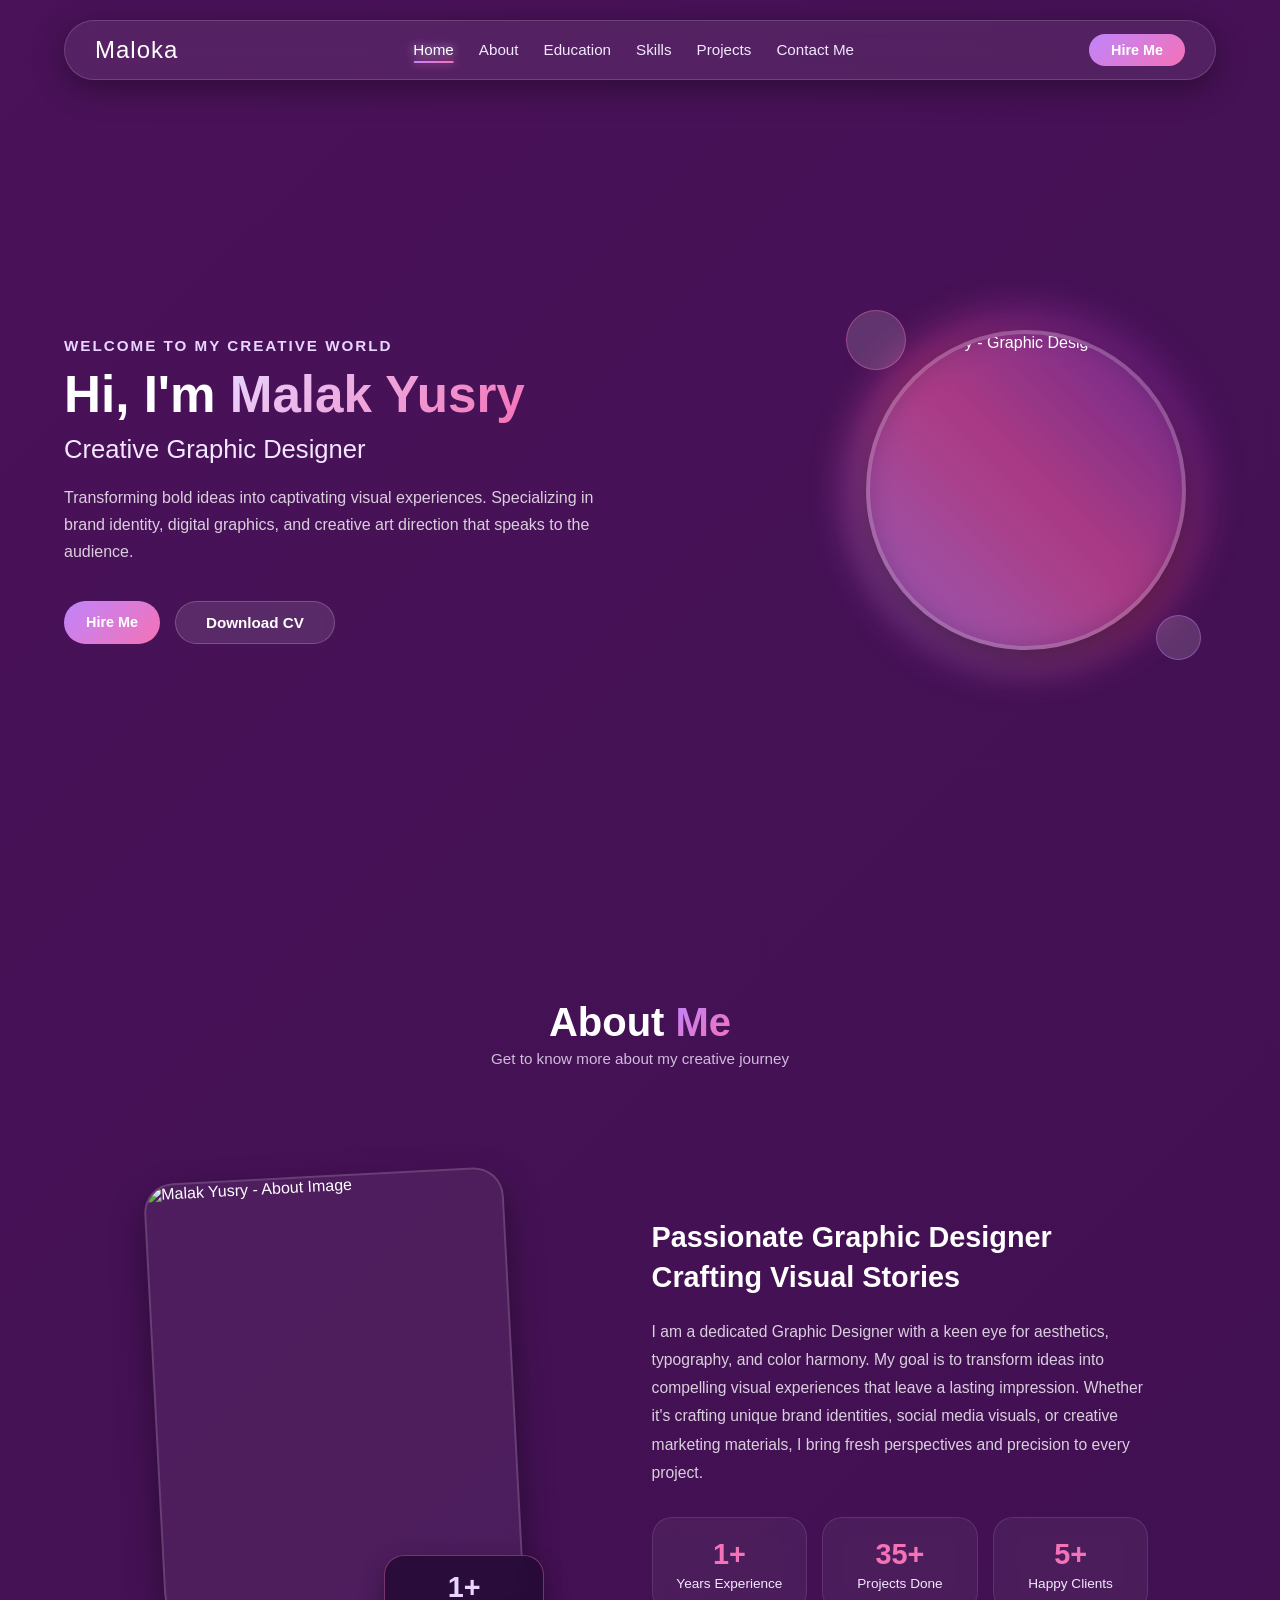
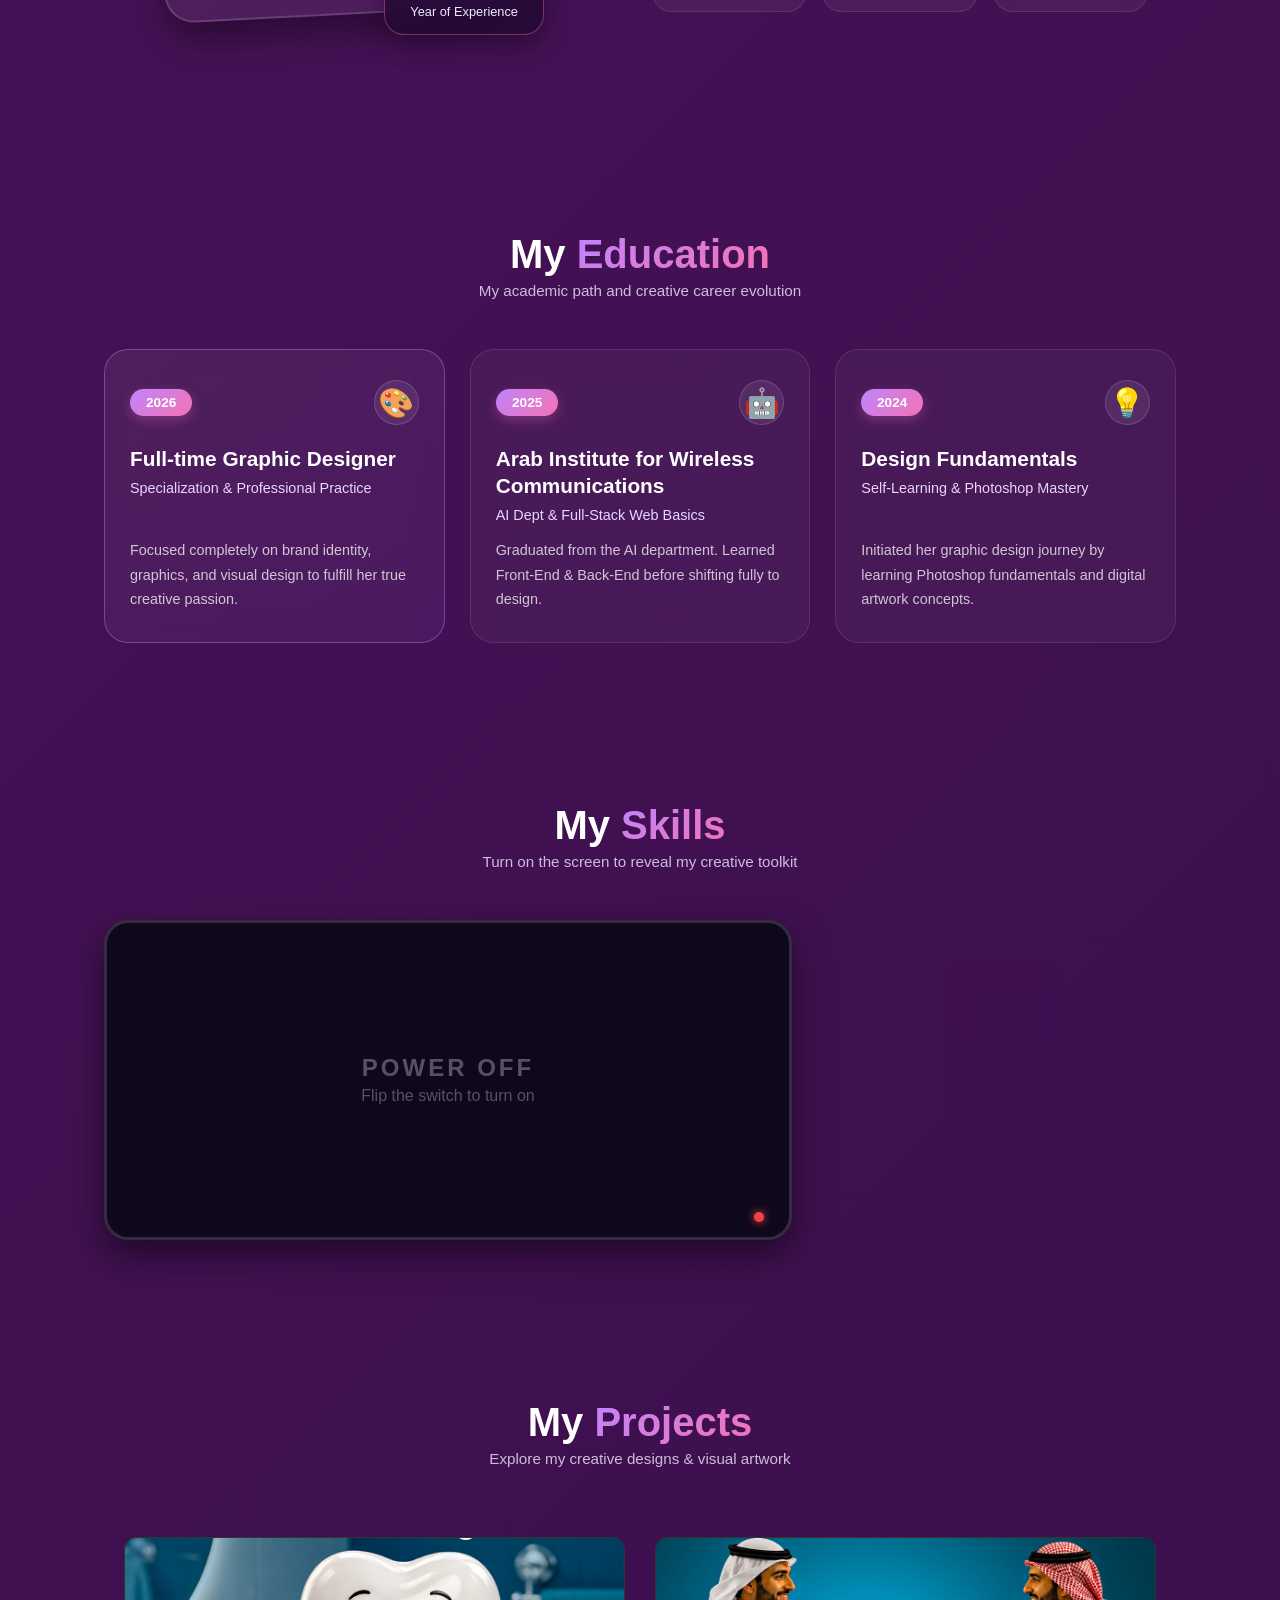
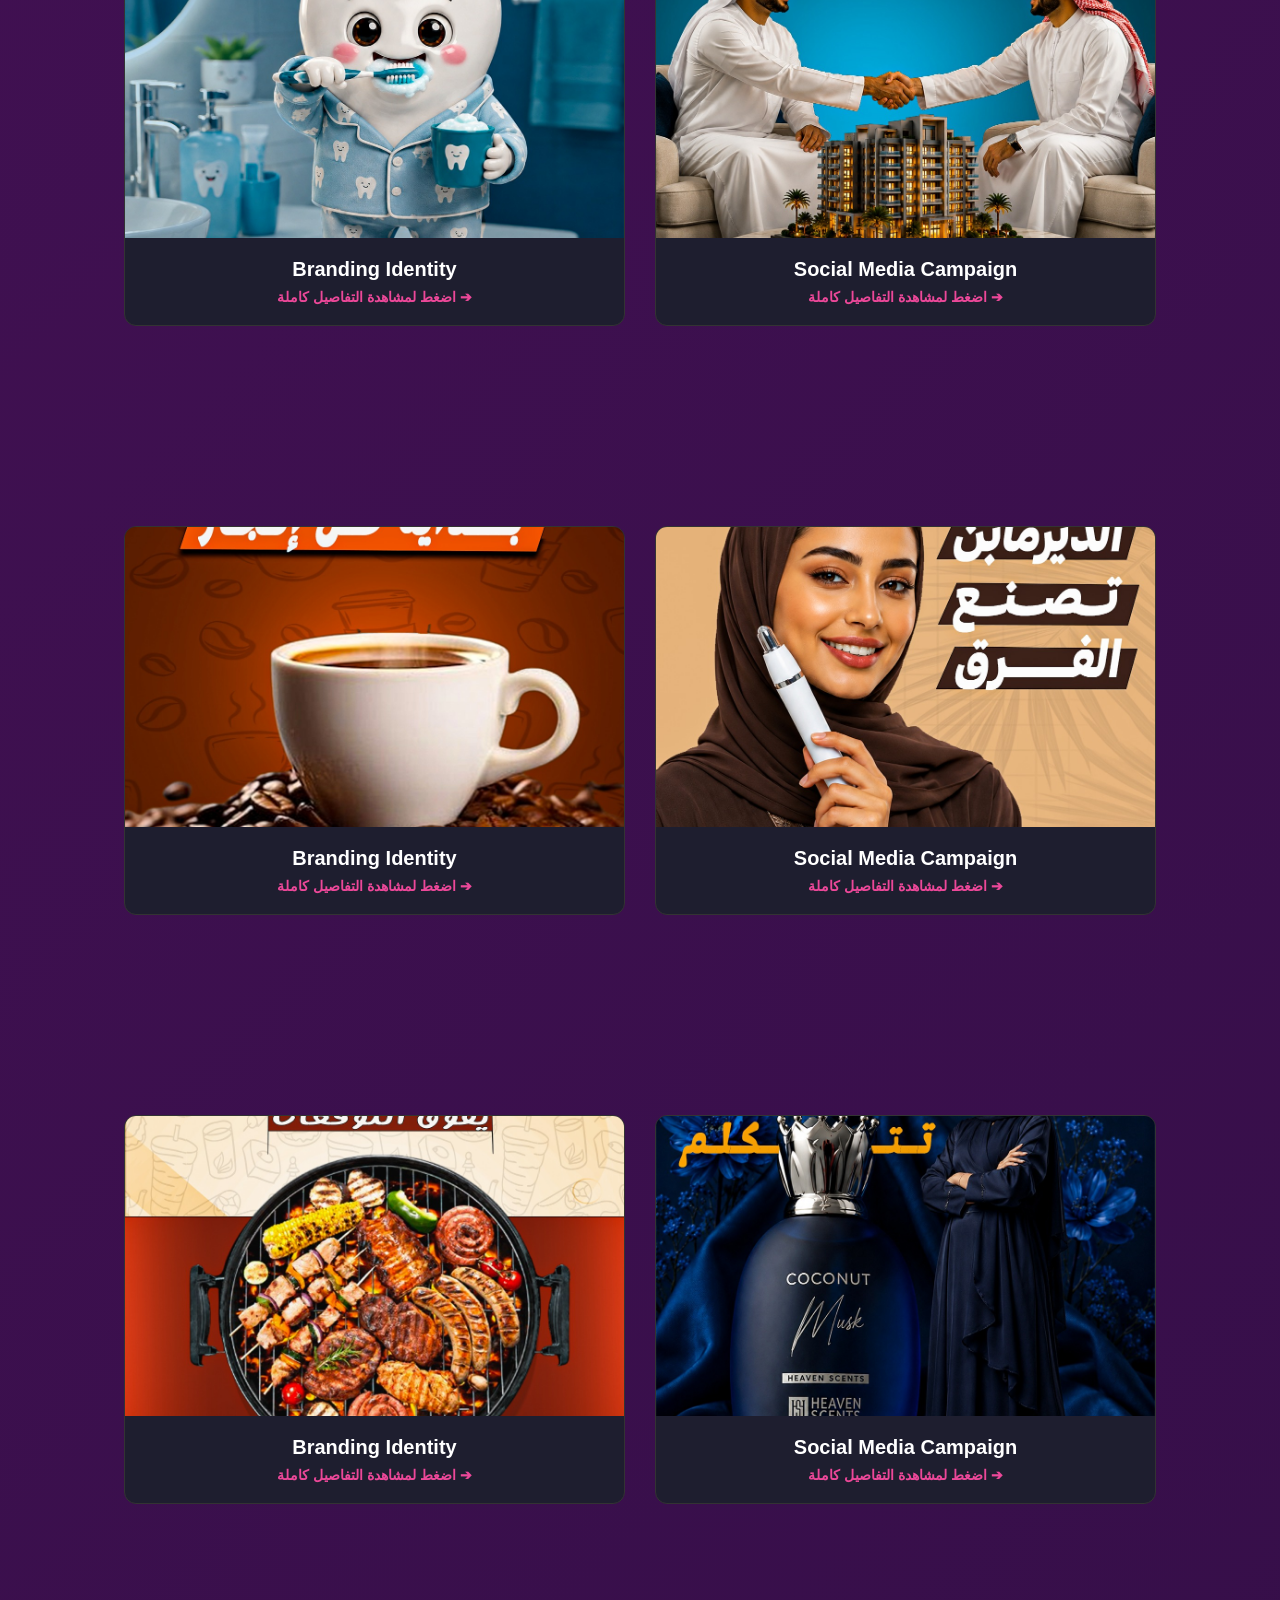
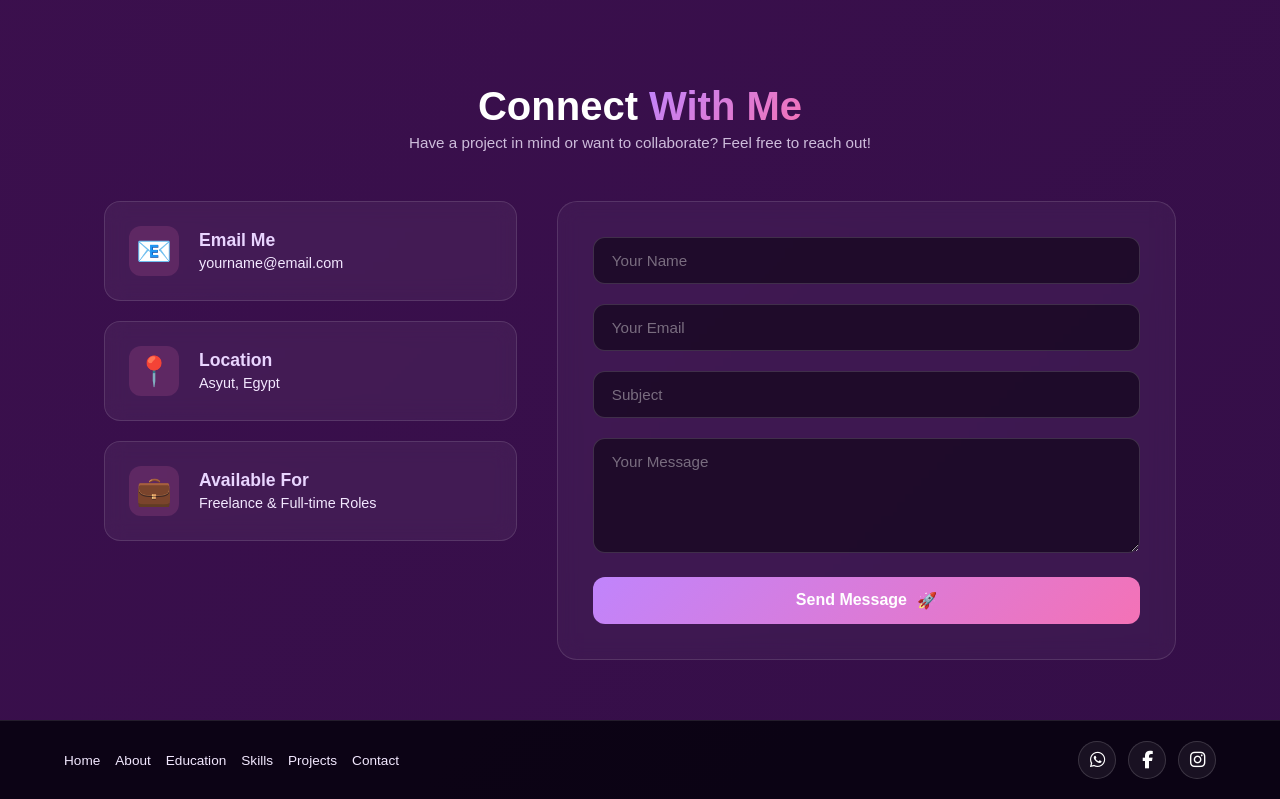
==== index.html @ 96a68e5f "Add files via upload" ====
<!DOCTYPE html>
<html lang="en">

<head>
    <meta charset="UTF-8">
    <meta name="viewport" content="width=device-width, initial-scale=1.0, maximum-scale=1.0, user-scalable=no">
    <title>My Protifolio</title>
    <link rel="stylesheet" href="style.css">
    <link rel="stylesheet" href="https://cdnjs.cloudflare.com/ajax/libs/font-awesome/6.5.1/css/all.min.css">
</head>

<body>
    <!-- Dynamic Animated Background Canvas/Wrapper -->
    <div class="animated-bg"></div>
    <!-- 1. **NEW**: Flowers Falling Container -->
    <div class="flowers-container" id="flowersContainer"></div>
    <!-- 2. Dynamic Animated Background (من الخطوة اللي فاتت) -->
    <div class="animated-bg"></div>

    <!-- Navbar Section -->
    <nav class="navbar">
        <div class="nav-logo">
            <a href="#hero">Maloka<span></span></a>
        </div>

        <ul class="nav-links" id="navLinks">
            <li><a href="#hero" class="active">Home</a></li>
            <li><a href="#about">About</a></li>
            <li><a href="#education">Education</a></li>
            <li><a href="#skills">Skills</a></li>
            <li><a href="#projects">Projects</a></li>
            <li><a href="#contact">Contact Me</a></li>
            <li class="mobile-hire-li">
                <a href="#contact" class="btn">Hire Me</a>
            </li>
        </ul>

        <!-- زرار Hire Me للشاشات الكبيرة -->
        <div class="nav-btn">
            <a href="#contact" class="hire-btn">Hire Me</a>
        </div>

        <!-- Toggle Button for Mobile -->
        <div class="hamburger" id="hamburger">
            <span></span>
            <span></span>
            <span></span>
        </div>
    </nav>

    <!-- Hero Section -->
    <section class="hero" id="hero">
        <div class="hero-container">
            <!-- Content Left -->
            <div class="hero-content">
                <span class="greeting">Welcome to my creative world</span>
                <h1 class="hero-name">Hi, I'm <span>Malak Yusry</span></h1>
                <h2 class="hero-title">Creative Graphic Designer</h2>
                <p class="hero-description">
                    Transforming bold ideas into captivating visual experiences. Specializing in brand identity, digital
                    graphics, and creative art direction that speaks to the audience.
                </p>
                <div class="hero-btns">
                    <a href="#contact" class="hire-btn"
                        style="justify-content: center; align-items: center; align-content: center;">Hire Me</a>
                    <a href="#" class="btn secondary-btn" download>Download CV</a>
                </div>
            </div>

            <!-- Graphic Image Frame Right -->
            <div class="hero-image-wrapper">
                <div class="glowing-ring"></div>
                <div class="floating-shape shape-1"></div>
                <div class="floating-shape shape-2"></div>
                <div class="hero-img-box">
                    <!-- استبدل profile.jpg باسم صورة اختك -->
                    <img src="https://iili.io/CgMokI1.jpg" alt="Malak Yusry - Graphic Designer">
                </div>

            </div>
        </div>
    </section>



    <!-- About Section -->
    <section class="about" id="about">
        <div class="section-title">
            <h2>About <span>Me</span></h2>
            <p>Get to know more about my creative journey</p>
        </div>

        <div class="about-container">
            <!-- About Image Frame Left -->
            <div class="about-img-box">
                <div class="about-img-card">
                    <!-- استبدل about.jpg باسم الصورة الثانية -->
                    <img src="https://iili.io/CgMhWD7.jpg" alt="Malak Yusry - About Image">
                </div>
                <div class="about-experience-badge">
                    <span>1+</span>
                    <p>Year of Experience</p>
                </div>
            </div>

            <!-- About Content Right -->
            <div class="about-content">
                <!-- مثال: إضافة الكلاس للـ Sections أو الكروت -->
                <section class="about reveal" id="about">
                    <h3>Passionate Graphic Designer Crafting Visual Stories</h3>
                    <p class="about-text">
                        I am a dedicated Graphic Designer with a keen eye for aesthetics, typography, and color harmony.
                        My goal is to transform ideas into compelling visual experiences that leave a lasting
                        impression. Whether it's crafting unique brand identities, social media visuals, or creative
                        marketing materials, I bring fresh perspectives and precision to every project.
                    </p>

                    <!-- Stats Counter Grid -->
                    <div class="about-stats">
                        <div class="stat-card">
                            <h4>1+</h4>
                            <p>Years Experience</p>
                        </div>
                        <div class="stat-card">
                            <h4>35+</h4>
                            <p>Projects Done</p>
                        </div>
                        <div class="stat-card">
                            <h4>5+</h4>
                            <p>Happy Clients</p>
                        </div>
                    </div>
            </div>
        </div>
    </section>


    <!-- Education Section (Cards Version) -->
    <section class="education reveal" id="education">
        <div class="section-title">
            <h2>My <span>Education</span></h2>
            <p>My academic path and creative career evolution</p>
        </div>

        <div class="education-grid">
            <!-- Card 1: 2026 -->
            <div class="edu-card highlighted">
                <div class="edu-card-header">
                    <span class="edu-badge">2026</span>
                    <div class="edu-icon">🎨</div>
                </div>
                <h3>Full-time Graphic Designer</h3>
                <h4>Specialization & Professional Practice</h4>
                <p>Focused completely on brand identity, graphics, and visual design to fulfill her true creative
                    passion.</p>
            </div>

            <!-- Card 2: 2025 -->
            <div class="edu-card">
                <div class="edu-card-header">
                    <span class="edu-badge">2025</span>
                    <div class="edu-icon">🤖</div>
                </div>
                <h3>Arab Institute for Wireless Communications</h3>
                <h4>AI Dept & Full-Stack Web Basics</h4>
                <p>Graduated from the AI department. Learned Front-End & Back-End before shifting fully to design.</p>
            </div>

            <!-- Card 3: 2024 -->
            <div class="edu-card">
                <div class="edu-card-header">
                    <span class="edu-badge">2024</span>
                    <div class="edu-icon">💡</div>
                </div>
                <h3>Design Fundamentals</h3>
                <h4>Self-Learning & Photoshop Mastery</h4>
                <p>Initiated her graphic design journey by learning Photoshop fundamentals and digital artwork concepts.
                </p>
            </div>
        </div>
    </section>




    <!-- Skills Section (Interactive TV & Switch) -->
    <section class="skills reveal" id="skills">
        <div class="section-title">
            <h2>My <span>Skills</span></h2>
            <p>Turn on the screen to reveal my creative toolkit</p>
        </div>

        <div class="tv-skills-container">
            <!-- TV Screen Left -->
            <div class="tv-wrapper">
                <div class="tv-frame" id="tvScreen">
                    <div class="tv-screen-content">
                        <div class="screen-off-msg">
                            <span>POWER OFF</span>
                            <p>Flip the switch to turn on</p>
                        </div>
                        <div class="skills-grid">
                            <div class="skill-tag"><span>Ps</span> Photoshop</div>
                            <div class="skill-tag"><span>Ai</span> Illustrator</div>
                            <div class="skill-tag"><span>Id</span> InDesign</div>
                            <div class="skill-tag"><span>Fi</span> Figma</div>
                            <div class="skill-tag">🎨 Branding</div>
                            <div class="skill-tag">✒️ Typography</div>
                            <div class="skill-tag">🖼️ Social Media</div>
                            <div class="skill-tag">📐 Layout Design</div>
                        </div>
                    </div>
                    <div class="tv-led" id="tvLed"></div>
                </div>
            </div>

            <!-- Power Switch Right -->
            <div class="switch-wrapper">
                <div class="switch-box">
                    <span class="switch-label">POWER</span>
                    <label class="power-switch">
                        <input type="checkbox" id="skillSwitch">
                        <span class="switch-slider"></span>
                    </label>
                    <span class="switch-status" id="switchStatus">OFF</span>
                </div>
            </div>
        </div>
    </section>









<!-- سكشن المشاريع في الصفحة الرئيسية -->
<section class="projects reveal" id="projects">

<div class="section-title">
        <h2>My <span>Projects</span></h2>
        <p>Explore my creative designs & visual artwork</p>
    </div>



  <!-- شبكة عرض المشاريع (Grid) -->
    <div class="projects-grid">

        <!-- كارت المشروع الأول -->
        <a href="project-details-1.html" class="project-group-link">
            <div class="project-bundle-card">
                <div class="project-img-single">
                    <!-- صورة غلاف المشروع الأول (مثلاً الصورة رقم 1) -->
                    <img src="ph/67.jpeg" alt="Branding Identity Cover">
                </div>
                <div class="project-bundle-info">
                    <h3>Branding Identity</h3>
                    <p>اضغط لمشاهدة التفاصيل كاملة ➔</p>
                </div>
            </div>
        </a>
        <!-- كارت المشروع الثاني -->
        <a href="project-details-2.html" class="project-group-link">
            <div class="project-bundle-card">
                <div class="project-img-single">
                    <!-- صورة غلاف المشروع الثاني (مثلاً الصورة رقم 31) -->
                    <img src="ph/81.jpeg" alt="Social Media Campaign Cover" >
                </div>
                <div class="project-bundle-info">
                    <h3>Social Media Campaign</h3>
                    <p>اضغط لمشاهدة التفاصيل كاملة ➔</p>
                </div>
            </div>
        </a>

    </div>
</section>











<!-- سكشن المشاريع في الصفحة الرئيسية -->
<section class="projects reveal" id="projects">
  <!-- شبكة عرض المشاريع (Grid) -->
    <div class="projects-grid">

        <!-- كارت المشروع الأول -->
        <a href="project-details-3.html" class="project-group-link">
            <div class="project-bundle-card">
                <div class="project-img-single">
                    <!-- صورة غلاف المشروع الأول (مثلاً الصورة رقم 1) -->
                    <img src="ph/41.jpeg" alt="Branding Identity Cover">
                </div>
                <div class="project-bundle-info">
                    <h3>Branding Identity</h3>
                    <p>اضغط لمشاهدة التفاصيل كاملة ➔</p>
                </div>
            </div>
        </a>
        <!-- كارت المشروع الثاني -->
        <a href="project-details-4.html" class="project-group-link">
            <div class="project-bundle-card">
                <div class="project-img-single">
                    <!-- صورة غلاف المشروع الثاني (مثلاً الصورة رقم 31) -->
                    <img src="ph/53.jpeg" alt="Social Media Campaign Cover" >
                </div>
                <div class="project-bundle-info">
                    <h3>Social Media Campaign</h3>
                    <p>اضغط لمشاهدة التفاصيل كاملة ➔</p>
                </div>
            </div>
        </a>

    </div>
</section>








<!-- سكشن المشاريع في الصفحة الرئيسية -->
<section class="projects reveal" id="projects">
    
    <!-- شبكة عرض المشاريع (Grid) -->
    <div class="projects-grid">

        <!-- كارت المشروع الأول -->
        <a href="project-details-5.html" class="project-group-link">
            <div class="project-bundle-card">
                <div class="project-img-single">
                    <!-- صورة غلاف المشروع الأول (مثلاً الصورة رقم 1) -->
                    <img src="ph/1.jpeg" alt="Branding Identity Cover">
                </div>
                <div class="project-bundle-info">
                    <h3>Branding Identity</h3>
                    <p>اضغط لمشاهدة التفاصيل كاملة ➔</p>
                </div>
            </div>
        </a>

        <!-- كارت المشروع الثاني -->
        <a href="project-details-6.html" class="project-group-link">
            <div class="project-bundle-card">
                <div class="project-img-single">
                    <!-- صورة غلاف المشروع الثاني (مثلاً الصورة رقم 31) -->
                    <img src="ph/31.jpeg" alt="Social Media Campaign Cover">
                </div>
                <div class="project-bundle-info">
                    <h3>Social Media Campaign</h3>
                    <p>اضغط لمشاهدة التفاصيل كاملة ➔</p>
                </div>
            </div>
        </a>

    </div>
</section>










    <!-- Connect Me Section -->
    <section class="contact reveal" id="contact">
        <div class="section-title">
            <h2>Connect <span>With Me</span></h2>
            <p>Have a project in mind or want to collaborate? Feel free to reach out!</p>
        </div>

        <div class="contact-container">
            <!-- Contact Info Cards -->
            <div class="contact-info">
                <div class="info-card">
                    <div class="info-icon">📧</div>
                    <div class="info-details">
                        <h4>Email Me</h4>
                        <p>yourname@email.com</p>
                    </div>
                </div>

                <div class="info-card">
                    <div class="info-icon">📍</div>
                    <div class="info-details">
                        <h4>Location</h4>
                        <p>Asyut, Egypt</p>
                    </div>
                </div>

                <div class="info-card">
                    <div class="info-icon">💼</div>
                    <div class="info-details">
                        <h4>Available For</h4>
                        <p>Freelance & Full-time Roles</p>
                    </div>
                </div>
            </div>

            <!-- Contact Form -->
            <form class="contact-form" id="contactForm">
                <div class="input-group">
                    <input type="text" id="name" placeholder="Your Name" required>
                </div>
                <div class="input-group">
                    <input type="email" id="email" placeholder="Your Email" required>
                </div>
                <div class="input-group">
                    <input type="text" id="subject" placeholder="Subject" required>
                </div>
                <div class="input-group">
                    <textarea id="message" rows="5" placeholder="Your Message" required></textarea>
                </div>
                <button type="submit" class="submit-btn">
                    <span>Send Message</span>
                    <span class="btn-icon">🚀</span>
                </button>
            </form>
        </div>
    </section>

    <!-- Short Minimal Footer -->
    <footer class="compact-footer">
        <div class="footer-content">
            <!-- 1. Left Side: Navbar 6 Links -->
            <ul class="footer-nav">
                <li><a href="#home">Home</a></li>
                <li><a href="#about">About</a></li>
                <li><a href="#education">Education</a></li>
                <li><a href="#skills">Skills</a></li>
                <li><a href="#projects">Projects</a></li>
                <li><a href="#contact">Contact</a></li>
            </ul>
            <!-- Middle: Social Icons with Links -->
            <div class="footer-socials">
                <!-- WhatsApp Icon -->
                <a href="https://wa.me/201064953709" target="_blank" aria-label="WhatsApp" class="social-icon">
                    <i class="fa-brands fa-whatsapp"></i>
                </a>

                <!-- Facebook Icon -->
                <a href="https://www.facebook.com/share/1BjSrS27e5/" target="_blank" aria-label="Facebook"
                    class="social-icon">
                    <i class="fa-brands fa-facebook-f"></i>
                </a>

                <!-- Instagram Icon -->
                <a href="https://www.instagram.com/mal_oka206?igsh=M2Y5dnM4Zmd2djgy" target="_blank"
                    aria-label="Instagram" class="social-icon">
                    <i class="fa-brands fa-instagram"></i>
                </a>
            </div>
        </div>
    </footer>


    <script src="main.js"></script>
</body>

</html>
---- style.css ----
/* 1. Global Reset & Darker Soft Purple Palette */
:root {
    /* درجات موف غامقة فخمة وهادية مش بتشوشر */
    --bg-gradient-1: #0a0412; /* أسود بموف غامق جداً */
    --bg-gradient-2: #160826; /* موف داكن عميق */
    --bg-gradient-3: #2d0d42; /* موف متوسط متوازن */
    --bg-gradient-4: #4a1259; /* أقصى درجة تفتيح (هادية ومريحة للعين) */

    --text-primary: #ffffff;
    --text-secondary: #f3e8ff;
    --accent-color: #e9d5ff;
}

* {
    margin: 0;
    padding: 0;
    box-sizing: border-box;
    font-family: 'Poppins', 'Segoe UI', Tahoma, Geneva, Verdana, sans-serif;
}

body {
    width: 100%;
    min-height: 100vh;
    color: var(--text-primary);
    overflow-x: hidden;
    position: relative;
    background: linear-gradient(-45deg, var(--bg-gradient-1), var(--bg-gradient-2), var(--bg-gradient-3), var(--bg-gradient-4));
    background-size: 400% 400%;
    animation: gradientAnimation 14s ease infinite;
}

@keyframes gradientAnimation {
    0% { background-position: 0% 50%; }
    50% { background-position: 100% 50%; }
    100% { background-position: 0% 50%; }
}
/* =========================================
   2. **NEW**: Realistic Petals Animation CSS 
   ========================================= */

.flowers-container {
    position: fixed;
    top: 0;
    left: 0;
    width: 100%;
    height: 100vh;
    overflow: hidden;
    z-index: 1; /* بين الخلفية والمحتوى */
    pointer-events: none;
}

.petal {
    position: absolute;
    top: -10%; /* تبدأ من فوق الشاشة */
    pointer-events: none;
    animation: fallAndSway linear infinite;
    opacity: 0; /* هتبدأ مخفية وتظهر بالـ animation */
    /* تأثير ظل ناعم عشان المجسم */
    filter: drop-shadow(0px 4px 6px rgba(0,0,0,0.2));
}

/* حركة الهبوط والدوران والتمايل العشوائي */
@keyframes fallAndSway {
    0% {
        opacity: 0;
        transform: translateY(0vh) rotate(0deg) translateX(0px);
    }
    10% {
        opacity: 1; /* تظهر بسرعة */
    }
    90% {
        opacity: 1; /* تفضل ظاهرة */
    }
    100% {
        opacity: 0; /* تختفي وهي نازلة */
        /* دوران عشوائي وتمايل أفقي */
        transform: translateY(110vh) rotate(360deg) translateX(50px);
    }
}


/* =========================================
   3. Glassmorphism Navbar Styling
   ========================================= */
.navbar {
    position: fixed;
    top: 20px;
    left: 50%;
    transform: translateX(-50%);
    width: 90%;
    max-width: 1200px;
    padding: 15px 30px;
    display: flex;
    justify-content: space-between;
    align-items: center;
    background: rgba(255, 255, 255, 0.07);
    backdrop-filter: blur(12px);
    -webkit-backdrop-filter: blur(12px);
    border: 1px solid rgba(255, 255, 255, 0.15);
    border-radius: 50px;
    z-index: 1000;
    box-shadow: 0 8px 32px 0 rgba(0, 0, 0, 0.37);
}

.nav-logo a {
    font-size: 1.5rem;
    font-weight: 100;
    height: 100px;
    border-radius: 50%;
    color: var(--text-primary);
    text-decoration: none;
    letter-spacing: 1px;
}

.nav-logo a span {
    color: var(--accent-color);
}

.nav-links {
    display: flex;
    list-style: none;
    gap: 25px;
}

.nav-links a {
    color: var(--text-secondary);
    text-decoration: none;
    font-size: 0.95rem;
    font-weight: 500;
    transition: all 0.3s ease;
}

.nav-links a:hover,
.nav-links a.active {
    color: #ffffff;
    text-shadow: 0 0 10px rgba(233, 213, 255, 0.8);
}

.hire-btn {
    padding: 8px 22px;
    background: linear-gradient(135deg, #c084fc, #f472b6);
    color: #fff;
    text-decoration: none;
    border-radius: 25px;
    font-size: 0.9rem;
    font-weight: 600;
    transition: transform 0.3s ease, box-shadow 0.3s ease;
}

.hire-btn:hover {
    transform: translateY(-2px);
    box-shadow: 0 5px 15px rgba(244, 114, 182, 0.4);
}
/* Responsive Styling for Navbar */
.hamburger {
    display: none;
    flex-direction: column;
    gap: 5px;
    cursor: pointer;
}

.hamburger span {
    width: 25px;
    height: 3px;
    background-color: var(--text-primary);
    border-radius: 2px;
    transition: all 0.3s ease;
}

.mobile-hire-li {
    display: none; /* مخفي في الشاشات الكبيرة */
}

/* Active Indicator Line Under Navbar Links */
.nav-links a {
    position: relative;
    padding-bottom: 5px;
}

.nav-links a::after {
    content: '';
    position: absolute;
    bottom: 0;
    left: 50%;
    transform: translateX(-50%);
    width: 0%;
    height: 2.5px;
    background: linear-gradient(90deg, #c084fc, #f472b6);
    border-radius: 10px;
    transition: width 0.3s ease;
    box-shadow: 0 0 8px rgba(244, 114, 182, 0.8);
}

/* لما الرابط يكون active أو تتعمل عليه Hover الخط يكبر */
.nav-links a:hover::after,
.nav-links a.active::after {
    width: 100%;
}
/* Tablet & Mobile Screens */
@media screen and (max-width: 768px) {
    .navbar {
        width: 95%;
        padding: 12px 20px;
    }

    .nav-btn {
        display: none; /* بنخفي الزرار الخارجي في الموبايل */
    }

    .mobile-hire-li {
        display: block; /* بنظهره جوه القائمة للموبايل */
        margin-top: 10px;
    }

    .mobile-hire-btn {
        display: inline-block;
        padding: 10px 30px;
    }

    .hamburger {
        display: flex;
    }

    .nav-links {
        position: absolute;
        top: 70px;
        left: 0;
        width: 100%;
        background: rgba(18, 9, 30, 0.95);
        backdrop-filter: blur(15px);
        -webkit-backdrop-filter: blur(15px);
        flex-direction: column;
        align-items: center;
        padding: 25px 0;
        gap: 20px;
        border-radius: 20px;
        border: 1px solid rgba(255, 255, 255, 0.1);
        display: none;
    }

    .nav-links.active {
        display: flex;
    }
}


/* =========================================
   4. Hero Section & Responsive Styling
   ========================================= */
.hero {
    min-height: 100vh;
    padding: 140px 5% 60px;
    display: flex;
    align-items: center;
    justify-content: center;
    position: relative;
    z-index: 2;
}

.hero-container {
    max-width: 1200px;
    width: 100%;
    display: flex;
    align-items: center;
    justify-content: space-between;
    gap: 50px;
}

/* Left Content */
.hero-content {
    flex: 1;
}

.greeting {
    font-size: 0.95rem;
    color: var(--accent-color);
    text-transform: uppercase;
    letter-spacing: 2px;
    font-weight: 600;
    margin-bottom: 10px;
    display: block;
}

.hero-name {
    font-size: 3.2rem;
    font-weight: 800;
    line-height: 1.2;
    margin-bottom: 10px;
}

.hero-name span {
    background: linear-gradient(135deg, #e9d5ff, #f472b6);
-webkit-background-clip: text;
background-clip: text;
    -webkit-text-fill-color: transparent;
}

.hero-title {
    font-size: 1.6rem;
    color: var(--text-secondary);
    font-weight: 500;
    margin-bottom: 20px;
}

.hero-description {
    font-size: 1rem;
    color: rgba(255, 255, 255, 0.8);
    line-height: 1.7;
    margin-bottom: 35px;
    max-width: 550px;
}

.hero-btns {
    display: flex;
    gap: 15px;
    flex-wrap: wrap;
}

.btn {
    padding: 12px 30px;
    border-radius: 30px;
    font-size: 0.95rem;
    font-weight: 600;
    text-decoration: none;
    transition: all 0.3s ease;
}

.primary-btn {
    background: linear-gradient(135deg, #c084fc, #f472b6);
    color: #fff;
    box-shadow: 0 4px 15px rgba(244, 114, 182, 0.3);
}

.primary-btn:hover {
    transform: translateY(-3px);
    box-shadow: 0 8px 25px rgba(244, 114, 182, 0.5);
}

.secondary-btn {
    background: rgba(255, 255, 255, 0.1);
    color: var(--text-primary);
    border: 1px solid rgba(255, 255, 255, 0.2);
    backdrop-filter: blur(5px);
}

.secondary-btn:hover {
    background: rgba(255, 255, 255, 0.2);
    transform: translateY(-3px);
}

/* Right Image Frame with Effects */
.hero-image-wrapper {
    position: relative;
    width: 380px;
    height: 380px;
    display: flex;
    align-items: center;
    justify-content: center;
}

    .hero-img-box {
        width: 320px;
        height: 320px;
        border-radius: 50%;
        overflow: hidden;
        position: relative;
        z-index: 3;
        border: 4px solid rgba(255, 255, 255, 0.2);
        box-shadow: 0 10px 30px rgba(0, 0, 0, 0.5);
        background: rgba(255, 255, 255, 0.05);
    }

    .hero-img-box img {
        width: 100%;
        height: 100%;
        object-fit: cover;
        object-position: top center;
    }

    /* Glowing Circular Ring */
    .glowing-ring {
        position: absolute;
        width: 350px;
        height: 350px;
        border-radius: 50%;
        background: linear-gradient(45deg, #c084fc, #ec4899, #6b21a8);
        animation: rotateGlow 8s linear infinite;
        filter: blur(20px);
        opacity: 0.6;
        z-index: 1;
    }

/* Floating Shapes Animation */
.floating-shape {
    position: absolute;
    border-radius: 50%;
    background: rgba(255, 255, 255, 0.15);
    backdrop-filter: blur(5px);
    z-index: 4;
    animation: float 4s ease-in-out infinite alternate;
}

.shape-1 {
    width: 60px;
    height: 60px;
    top: 10px;
    left: 10px;
    border: 1px solid rgba(244, 114, 182, 0.4);
}

.shape-2 {
    width: 45px;
    height: 45px;
    bottom: 20px;
    right: 15px;
    border: 1px solid rgba(192, 132, 252, 0.4);
    animation-delay: -2s;
}

@keyframes rotateGlow {
    0% { transform: rotate(0deg); }
    100% { transform: rotate(360deg); }
}

@keyframes float {
    0% { transform: translateY(0); }
    100% { transform: translateY(-15px); }
}

/* Responsive for Mobile & Tablet */
@media screen and (max-width: 992px) {
    .hero-container {
        flex-direction: column-reverse;
        text-align: center;
        gap: 40px;
    }

    .hero-description {
        margin: 0 auto 30px;
    }

    .hero-btns {
        justify-content: center;
    }

    .hero-image-wrapper {
        width: 300px;
        height: 300px;
    }

    .hero-img-box {
        
        width: 260px;
        height: 260px;
    }

    .glowing-ring {
        width: 280px;
        height: 280px;
    }

    .hero-name {
        font-size: 2.5rem;
    }
}

/* =========================================
   5. About Section & Responsive Styling
   ========================================= */
.about {
    padding: 100px 5% 60px;
    max-width: 1200px;
    margin: 0 auto;
    position: relative;
    z-index: 2;
}

.section-title {
    text-align: center;
    margin-bottom: 50px;
}

.section-title h2 {
    font-size: 2.5rem;
    font-weight: 700;
}

.section-title h2 span {
    background: linear-gradient(135deg, #c084fc, #f472b6);
-webkit-background-clip: text;
background-clip: text;
    -webkit-text-fill-color: transparent;
}

.section-title p {
    color: var(--text-secondary);
    font-size: 0.95rem;
    margin-top: 5px;
    opacity: 0.8;
}

.about-container {
    display: flex;
    align-items: center;
    gap: 60px;
}

/* Left Image Box - Modern Rounded Rectangle */
.about-img-box {
    flex: 1;
    position: relative;
    display: flex;
    justify-content: center;
}

.about-img-card {
    width: 100%;
    max-width: 360px;
    height: 440px;
    border-radius: 30px;
    overflow: hidden;
    position: relative;
    border: 2px solid rgba(255, 255, 255, 0.15);
    box-shadow: 0 15px 35px rgba(0, 0, 0, 0.4);
    transform: rotate(-3deg);
    transition: transform 0.4s ease;
    background: rgba(255, 255, 255, 0.05);
           

}

.about-img-card:hover {
    transform: rotate(0deg) scale(1.02);
}

.about-img-card img {
    width: 100%;
    height: 100%;
    object-fit: cover;
     object-position: top center;
}

/* Float Badge */
.about-experience-badge {
    position: absolute;
    bottom: -20px;
    right: 20px;
    background: rgba(36, 10, 52, 0.85);
    backdrop-filter: blur(10px);
    border: 1px solid rgba(244, 114, 182, 0.4);
    padding: 15px 25px;
    border-radius: 20px;
    text-align: center;
    box-shadow: 0 10px 25px rgba(0,0,0,0.3);
}

.about-experience-badge span {
    font-size: 1.8rem;
    font-weight: 800;
    color: var(--accent-color);
    display: block;
}

.about-experience-badge p {
    font-size: 0.8rem;
    color: var(--text-secondary);
}

/* Right Content Box */
.about-content {
    flex: 1.2;
}

.about-content h3 {
    font-size: 1.8rem;
    line-height: 1.4;
    margin-bottom: 20px;
    color: var(--text-primary);
}

.about-text {
    font-size: 0.98rem;
    color: rgba(255, 255, 255, 0.8);
    line-height: 1.8;
    margin-bottom: 30px;
}

/* Stats Cards */
.about-stats {
    display: grid;
    grid-template-columns: repeat(3, 1fr);
    gap: 15px;
}

.stat-card {
    background: rgba(255, 255, 255, 0.05);
    backdrop-filter: blur(10px);
    border: 1px solid rgba(255, 255, 255, 0.1);
    padding: 20px 15px;
    border-radius: 20px;
    text-align: center;
    transition: transform 0.3s ease, border-color 0.3s ease;
}

.stat-card:hover {
    transform: translateY(-5px);
    border-color: var(--accent-color);
}

.stat-card h4 {
    font-size: 1.8rem;
    color: #f472b6;
    margin-bottom: 5px;
}

.stat-card p {
    font-size: 0.85rem;
    color: var(--text-secondary);
}

/* =========================================
   Scroll Reveal Animations
   ========================================= */
/* الحالة الابتدائية قبل الوصول للسكشن (مخفي ونازل لتحت) */
.reveal {
    opacity: 0;
    transform: translateY(40px);
    transition: all 0.8s cubic-bezier(0.25, 0.46, 0.45, 0.94);
}

/* الحالة بعد وصول السكرول (يظهر ويرجع لمكانه) */
.reveal.active {
    opacity: 1;
    transform: translateY(0);
}
/* Responsive Styling */
@media screen and (max-width: 992px) {
    .about-container {
        flex-direction: column;
        gap: 50px;
    }

    .about-content {
        text-align: center;
    }

    .about-stats {
        grid-template-columns: repeat(3, 1fr);
    }
}

@media screen and (max-width: 576px) {
    .about-stats {
        grid-template-columns: 1fr;
    }

    .about-img-card {
        height: 350px;
    }
}   

/* =========================================
   6. Education Section (Glass Cards Grid)
   ========================================= */
.education {
    padding: 100px 5% 60px;
    max-width: 1200px;
    margin: 0 auto;
    position: relative;
    z-index: 2;
}

.education-grid {
    display: grid;
    grid-template-columns: repeat(3, 1fr);
    gap: 25px;
    margin-top: 50px;
}

.edu-card {
    background: rgba(255, 255, 255, 0.04);
    backdrop-filter: blur(12px);
    -webkit-backdrop-filter: blur(12px);
    border: 1px solid rgba(255, 255, 255, 0.1);
    border-radius: 24px;
    padding: 30px 25px;
    position: relative;
    transition: all 0.4s ease;
    display: flex;
    flex-direction: column;
}

.edu-card:hover {
    transform: translateY(-8px);
    border-color: rgba(244, 114, 182, 0.5);
    box-shadow: 0 12px 30px rgba(0, 0, 0, 0.3);
}

/* تمييز سنة 2026 (السنة الحالية) ببريق خفيف */
.edu-card.highlighted {
    border-color: rgba(192, 132, 252, 0.4);
    background: linear-gradient(145deg, rgba(255, 255, 255, 0.06), rgba(192, 132, 252, 0.08));
}

.edu-card-header {
    display: flex;
    justify-content: space-between;
    align-items: center;
    margin-bottom: 20px;
}

.edu-badge {
    padding: 6px 16px;
    background: linear-gradient(135deg, #c084fc, #f472b6);
    color: #fff;
    font-size: 0.85rem;
    font-weight: 700;
    border-radius: 20px;
    box-shadow: 0 4px 12px rgba(244, 114, 182, 0.3);
}

.edu-icon {
    font-size: 1.8rem;
    background: rgba(255, 255, 255, 0.08);
    width: 45px;
    height: 45px;
    display: flex;
    align-items: center;
    justify-content: center;
    border-radius: 50%;
    border: 1px solid rgba(255, 255, 255, 0.15);
}

.edu-card h3 {
    font-size: 1.3rem;
    color: var(--text-primary);
    margin-bottom: 8px;
    line-height: 1.3;
}

.edu-card h4 {
    font-size: 0.9rem;
    color: var(--accent-color);
    font-weight: 500;
    margin-bottom: 15px;
}

.edu-card p {
    font-size: 0.9rem;
    color: rgba(255, 255, 255, 0.75);
    line-height: 1.7;
    margin-top: auto;
}

/* Responsive for Tablet & Mobile */
@media screen and (max-width: 992px) {
    .education-grid {
        grid-template-columns: repeat(2, 1fr);
    }
}

@media screen and (max-width: 650px) {
    .education-grid {
        grid-template-columns: 1fr;
    }
}





/* =========================================
   7. Skills Section (Interactive TV)
   ========================================= */
.skills {
    padding: 100px 5% 60px;
    max-width: 1200px;
    margin: 0 auto;
    position: relative;
    z-index: 2;
}

.tv-skills-container {
    display: flex;
    align-items: center;
    justify-content: space-between;
    gap: 40px;
    margin-top: 50px;
}

/* TV Screen Styling (Left) */
.tv-wrapper {
    flex: 2;
}

.tv-frame {
    background: #0f081d;
    border: 3px solid rgba(255, 255, 255, 0.15);
    border-radius: 24px;
    padding: 35px;
    position: relative;
    min-height: 320px;
    display: flex;
    align-items: center;
    justify-content: center;
    box-shadow: 0 15px 35px rgba(0, 0, 0, 0.5);
    transition: all 0.5s ease;
}

/* TV Powered ON State (White Screen Glow) */
.tv-frame.power-on {
    border-color: rgba(255, 255, 255, 0.9);
    background: rgba(255, 255, 255, 0.95);
    box-shadow: 0 0 50px rgba(255, 255, 255, 0.6), inset 0 0 20px rgba(192, 132, 252, 0.2);
}

.tv-screen-content {
    width: 100%;
    text-align: center;
}

.screen-off-msg {
    color: rgba(255, 255, 255, 0.3);
    transition: opacity 0.3s ease;
}

.screen-off-msg span {
    font-size: 1.5rem;
    font-weight: 800;
    letter-spacing: 3px;
    display: block;
    margin-bottom: 5px;
}

/* Hide Off Msg when ON */
.tv-frame.power-on .screen-off-msg {
    display: none;
}

/* Skills Grid inside TV */
.skills-grid {
    display: none;
    grid-template-columns: repeat(auto-fit, minmax(140px, 1fr));
    gap: 15px;
    animation: tvFlicker 0.6s ease forwards;
}

.tv-frame.power-on .skills-grid {
    display: grid;
}

.skill-tag {
    background: #160826;
    border: 1px solid rgba(192, 132, 252, 0.3);
    padding: 12px 18px;
    border-radius: 16px;
    color: #ffffff;
    font-size: 0.95rem;
    font-weight: 600;
    display: flex;
    align-items: center;
    justify-content: center;
    gap: 8px;
    box-shadow: 0 4px 12px rgba(0, 0, 0, 0.15);
    transition: transform 0.3s ease, background-color 0.3s ease, border-color 0.3s ease;
}

.skill-tag span {
    color: #f472b6;
    font-weight: 800;
}

.skill-tag:hover {
    transform: translateY(-4px);
    background: #2d0d42;
    border-color: #f472b6;
}

/* LED Indicator Light */
.tv-led {
    position: absolute;
    bottom: 15px;
    right: 25px;
    width: 10px;
    height: 10px;
    border-radius: 50%;
    background: #ef4444;
    box-shadow: 0 0 8px #ef4444;
    transition: all 0.3s ease;
}

.tv-frame.power-on .tv-led {
    background: #22c55e;
    box-shadow: 0 0 10px #22c55e;
}

/* Power Switch Box Styling (Right) */
.switch-wrapper {
    flex: 1;
    display: flex;
    justify-content: center;
}

.switch-box {
    background: rgba(255, 255, 255, 0.05);
    border: 1px solid rgba(255, 255, 255, 0.15);
    padding: 30px 25px;
    border-radius: 24px;
    text-align: center;
    backdrop-filter: blur(10px);
    -webkit-backdrop-filter: blur(10px);
    box-shadow: 0 10px 25px rgba(0, 0, 0, 0.3);
}

.switch-label {
    font-size: 0.85rem;
    font-weight: 700;
    color: var(--text-secondary);
    letter-spacing: 2px;
    display: block;
    margin-bottom: 20px;
}

/* Toggle Switch Design */
.power-switch {
    position: relative;
    display: inline-block;
    width: 60px;
    height: 110px;
}

.power-switch input {
    opacity: 0;
    width: 0;
    height: 0;
}

.switch-slider {
    position: absolute;
    cursor: pointer;
    top: 0; left: 0; right: 0; bottom: 0;
    background-color: #1f1233;
    border: 2px solid rgba(255, 255, 255, 0.2);
    border-radius: 35px;
    transition: 0.4s;
}

.switch-slider:before {
    position: absolute;
    content: "";
    height: 46px;
    width: 46px;
    left: 5px;
    bottom: 6px;
    background: linear-gradient(135deg, #ef4444, #991b1b);
    border-radius: 50%;
    transition: 0.4s;
    box-shadow: 0 4px 10px rgba(0,0,0,0.5);
}

/* Switch Checked State */
.power-switch input:checked + .switch-slider {
    border-color: #c084fc;
}

.power-switch input:checked + .switch-slider:before {
    transform: translateY(-48px);
    background: linear-gradient(135deg, #c084fc, #f472b6);
    box-shadow: 0 0 15px rgba(244, 114, 182, 0.8);
}

.switch-status {
    margin-top: 15px;
    display: block;
    font-weight: 700;
    font-size: 0.9rem;
    color: #ef4444;
}

/* Responsive */
@media screen and (max-width: 850px) {
    .tv-skills-container {
        flex-direction: column-reverse;
    }
    .switch-wrapper {
        width: 100%;
    }
}


/* =========================================
   8. Projects Section (Carousel Slider & Upload)
   ========================================= */
.projects {
    padding: 100px 5% 60px;
    max-width: 1200px;
    margin: 0 auto;
    position: relative;
    z-index: 2;
}

.carousel-wrapper {
    position: relative;
    display: flex;
    align-items: center;
    margin-top: 40px;
}

.carousel-container {
    width: 100%;
    overflow: hidden;
    padding: 20px 0;
}

.carousel-track {
    display: flex;
    gap: 20px;
    transition: transform 0.5s ease-in-out;
}

.project-card {
    min-width: calc((100% - 40px) / 3); /* يظهر 3 كروت بالضبط */
    height: 320px;
    border-radius: 20px;
    overflow: hidden;
    position: relative;
    background: rgba(255, 255, 255, 0.05);
    border: 1px solid rgba(255, 255, 255, 0.15);
    backdrop-filter: blur(10px);
    -webkit-backdrop-filter: blur(10px);
    transition: transform 0.3s ease, border-color 0.3s ease;
}

.project-card:hover {
    transform: translateY(-5px);
    border-color: rgba(244, 114, 182, 0.5);
}

.project-img-box {
    width: 100%;
    height: 100%;
    position: relative;
}

.proj-img {
    width: 100%;
    height: 100%;
    object-fit: cover;
}

.project-overlay {
    position: absolute;
    bottom: 0;
    left: 0;
    right: 0;
    padding: 20px;
    background: linear-gradient(0deg, rgba(10, 4, 18, 0.95), transparent);
    color: #fff;
    opacity: 0;
    transition: opacity 0.3s ease;
}

.project-card:hover .project-overlay {
    opacity: 1;
}

.project-overlay h4 {
    font-size: 1.2rem;
    color: var(--accent-color);
    margin-bottom: 4px;
}

.project-overlay p {
    font-size: 0.85rem;
    color: var(--text-secondary);
}

/* Card (+) Add New Project */
.add-card-inner {
    width: 100%;
    height: 100%;
    display: flex;
    flex-direction: column;
    align-items: center;
    justify-content: center;
    cursor: pointer;
    border: 2px dashed rgba(244, 114, 182, 0.5);
    border-radius: 20px;
    transition: background 0.3s ease, border-color 0.3s ease;
}

.add-card-inner:hover {
    background: rgba(244, 114, 182, 0.1);
    border-color: #f472b6;
}

.plus-icon {
    font-size: 3.5rem;
    color: #f472b6;
    line-height: 1;
    margin-bottom: 10px;
}

.add-card-inner span {
    font-size: 0.95rem;
    font-weight: 700;
    color: var(--text-primary);
}

/* Nav Buttons */
.carousel-btn {
    position: absolute;
    top: 50%;
    transform: translateY(-50%);
    width: 45px;
    height: 45px;
    border-radius: 50%;
    background: rgba(22, 8, 38, 0.8);
    border: 1px solid rgba(255, 255, 255, 0.2);
    color: #fff;
    font-size: 1.2rem;
    cursor: pointer;
    z-index: 5;
    transition: all 0.3s ease;
}

.carousel-btn:hover {
    background: var(--accent-color);
    color: #000;
}

.prev-btn { left: -20px; }
.next-btn { right: -20px; }

/* Edit Button on Project Card Hover */
.edit-btn {
    position: absolute;
    top: 15px;
    right: 15px;
    background: rgba(192, 132, 252, 0.85);
    border: none;
    color: #fff;
    padding: 5px 12px;
    border-radius: 12px;
    font-size: 0.8rem;
    font-weight: 700;
    cursor: pointer;
    backdrop-filter: blur(5px);
    transition: transform 0.2s ease, background 0.2s ease;
}

.edit-btn:hover {
    transform: scale(1.1);
    background: #f472b6;
}
/* Responsive */
@media screen and (max-width: 992px) {
    .project-card {
        min-width: calc((100% - 20px) / 2); /* يظهر كارتين في التابلت */
    }
}

@media screen and (max-width: 600px) {
    .project-card {
        min-width: 100%; /* يظهر كارت واحد في الموبايل */
    }
}


/* =========================================
   9. Connect Me / Contact & Footer Section
   ========================================= */
.contact {
    padding: 100px 5% 60px;
    max-width: 1200px;
    margin: 0 auto;
    position: relative;
    z-index: 2;
}

.contact-container {
    display: grid;
    grid-template-columns: 1fr 1.5fr;
    gap: 40px;
    margin-top: 40px;
}

/* Contact Info Side */
.contact-info {
    display: flex;
    flex-direction: column;
    gap: 20px;
}

.info-card {
    display: flex;
    align-items: center;
    gap: 20px;
    padding: 24px;
    border-radius: 16px;
    background: rgba(255, 255, 255, 0.05);
    border: 1px solid rgba(255, 255, 255, 0.12);
    backdrop-filter: blur(10px);
    -webkit-backdrop-filter: blur(10px);
    transition: transform 0.3s ease, border-color 0.3s ease;
}

.info-card:hover {
    transform: translateX(5px);
    border-color: rgba(244, 114, 182, 0.4);
}

.info-icon {
    font-size: 1.8rem;
    width: 50px;
    height: 50px;
    border-radius: 12px;
    background: rgba(244, 114, 182, 0.15);
    display: flex;
    align-items: center;
    justify-content: center;
}

.info-details h4 {
    font-size: 1.1rem;
    color: var(--accent-color);
    margin-bottom: 4px;
}

.info-details p {
    font-size: 0.9rem;
    color: var(--text-secondary);
}

/* Form Side */
.contact-form {
    padding: 35px;
    border-radius: 20px;
    background: rgba(255, 255, 255, 0.04);
    border: 1px solid rgba(255, 255, 255, 0.12);
    backdrop-filter: blur(10px);
    -webkit-backdrop-filter: blur(10px);
    display: flex;
    flex-direction: column;
    gap: 20px;
}

.input-group input,
.input-group textarea {
    width: 100%;
    padding: 14px 18px;
    border-radius: 12px;
    background: rgba(10, 4, 18, 0.6);
    border: 1px solid rgba(255, 255, 255, 0.15);
    color: #fff;
    font-size: 0.95rem;
    outline: none;
    transition: border-color 0.3s ease, box-shadow 0.3s ease;
}

.input-group input::placeholder,
.input-group textarea::placeholder {
    color: rgba(255, 255, 255, 0.4);
}

.input-group input:focus,
.input-group textarea:focus {
    border-color: #f472b6;
    box-shadow: 0 0 10px rgba(244, 114, 182, 0.2);
}

.submit-btn {
    padding: 14px 28px;
    border-radius: 12px;
    border: none;
    background: linear-gradient(135deg, #c084fc, #f472b6);
    color: #fff;
    font-size: 1rem;
    font-weight: 700;
    cursor: pointer;
    display: inline-flex;
    align-items: center;
    justify-content: center;
    gap: 10px;
    transition: transform 0.3s ease, box-shadow 0.3s ease;
}

.submit-btn:hover {
    transform: translateY(-2px);
    box-shadow: 0 8px 20px rgba(244, 114, 182, 0.35);
}
/* =========================================
   Responsive Styles for Contact & Footer
   ========================================= */

/* شاشات التابلت والموبايل (أقل من 992px) */
@media screen and (max-width: 992px) {
    .contact-container {
        grid-template-columns: 1fr; /* يخلي كروت البيانات والفورم فوق بعض بدلاً من جنب بعض */
        gap: 30px;
    }

    .contact-form {
        padding: 25px 20px; /* تقليل البادنج جوه الفورم عشان يناسب الشاشة */
    }

    .compact-footer .footer-content {
        flex-direction: column; /* ترتيب عناصر الفوتر رأسياً */
        gap: 20px;
        text-align: center;
    }

    .footer-nav {
        flex-wrap: wrap; /* يخلي روابط الفوتر تلتف لو الشاشة صغيرة */
        justify-content: center;
        gap: 12px 18px;
    }
}

/* شاشات الموبايل الصغيرة (أقل من 576px) */
@media screen and (max-width: 576px) {
    .contact {
        padding: 60px 4% 40px; /* تقليل المسافات الخارجية */
    }

    .info-card {
        padding: 16px; /* تصغير الكروت */
        gap: 15px;
    }

    .info-icon {
        width: 42px;
        height: 42px;
        font-size: 1.4rem;
    }

    .info-details h4 {
        font-size: 1rem;
    }

    .info-details p {
        font-size: 0.85rem;
    }

    .input-group input,
    .input-group textarea {
        padding: 12px 14px;
        font-size: 0.9rem;
    }

    .submit-btn {
        width: 100%; /* الزرار ياخد العرض كامل على الموبايل */
        padding: 12px;
    }
}


/* =========================================
   Short & Compact Footer Styling
   ========================================= */
.compact-footer {
    background: rgba(10, 4, 18, 0.95);
    border-top: 1px solid rgba(255, 255, 255, 0.1);
    padding: 20px 5%;
    position: relative;
    z-index: 2;
}

.footer-content {
    max-width: 1200px;
    margin: 0 auto;
    display: flex;
    align-items: center;
    justify-content: space-between;
    gap: 20px;
}

/* 1. Left Links */
.footer-nav {
    display: flex;
    gap: 15px;
    list-style: none;
}

.footer-nav a {
    color: var(--text-secondary);
    font-size: 0.85rem;
    text-decoration: none;
    font-weight: 500;
    transition: color 0.3s ease;
}

.footer-nav a:hover {
    color: #f472b6;
}

/* 2. Middle Social Icons */
.footer-socials {
    display: flex;
    gap: 12px;
}

.social-icon {
    width: 38px;
    height: 38px;
    border-radius: 50%;
    background: rgba(255, 255, 255, 0.06);
    border: 1px solid rgba(255, 255, 255, 0.15);
    display: flex;
    align-items: center;
    justify-content: center;
    font-size: 1.1rem;
    color: #fff;
    text-decoration: none;
    transition: transform 0.3s ease, border-color 0.3s ease, background 0.3s ease;
}

.social-icon:hover {
    transform: translateY(-3px);
    border-color: #f472b6;
    background: rgba(244, 114, 182, 0.15);
}

/* 3. Right Logo Image */
.footer-logo-box {
    display: flex;
    align-items: center;
}

.footer-logo-img {
    height: 40px;
    width: auto;
    object-fit: contain;
}

/* Responsive Footer */
@media screen and (max-width: 850px) {
    .footer-content {
        flex-direction: column;
        gap: 15px;
        text-align: center;
    }
    
    .footer-nav {
        flex-wrap: wrap;
        justify-content: center;
    }
}











.projects-grid {
    display: grid;
    grid-template-columns: repeat(auto-fit, minmax(300px, 1fr));
    gap: 30px;

    padding: 20px;
}

.project-group-link {
    text-decoration: none;
    color: inherit;
    display: block;
}

.project-bundle-card {
    background: #1e1e2f;
    border-radius: 12px;
    overflow: hidden;
    border: 1px solid #333;
    transition: transform 0.3s ease, box-shadow 0.3s ease;
}

.project-bundle-card:hover {
    transform: translateY(-6px);
    box-shadow: 0 10px 25px rgba(236, 72, 153, 0.2);
}

/* تنسيق الصورة الواحدة */
.project-img-single {
    width: 100%;
    height: 300px;
    overflow: hidden;
}

.project-img-single img {
    width: 100%;
    height: 100%;
    object-fit: cover;
    transition: transform 0.4s ease;
}

.project-bundle-card:hover .project-img-single img {
    transform: scale(1.05); /* زوم خفيف بالماوس عند الهوفر */
}

.project-bundle-info {
    padding: 20px;
    text-align: center;
}

.project-bundle-info h3 {
    margin: 0 0 8px 0;
    color: #fff;
    font-size: 1.25rem;
}

.project-bundle-info p {
    margin: 0;
    color: #ec4899;
    font-size: 0.9rem;
    font-weight: 600;
}
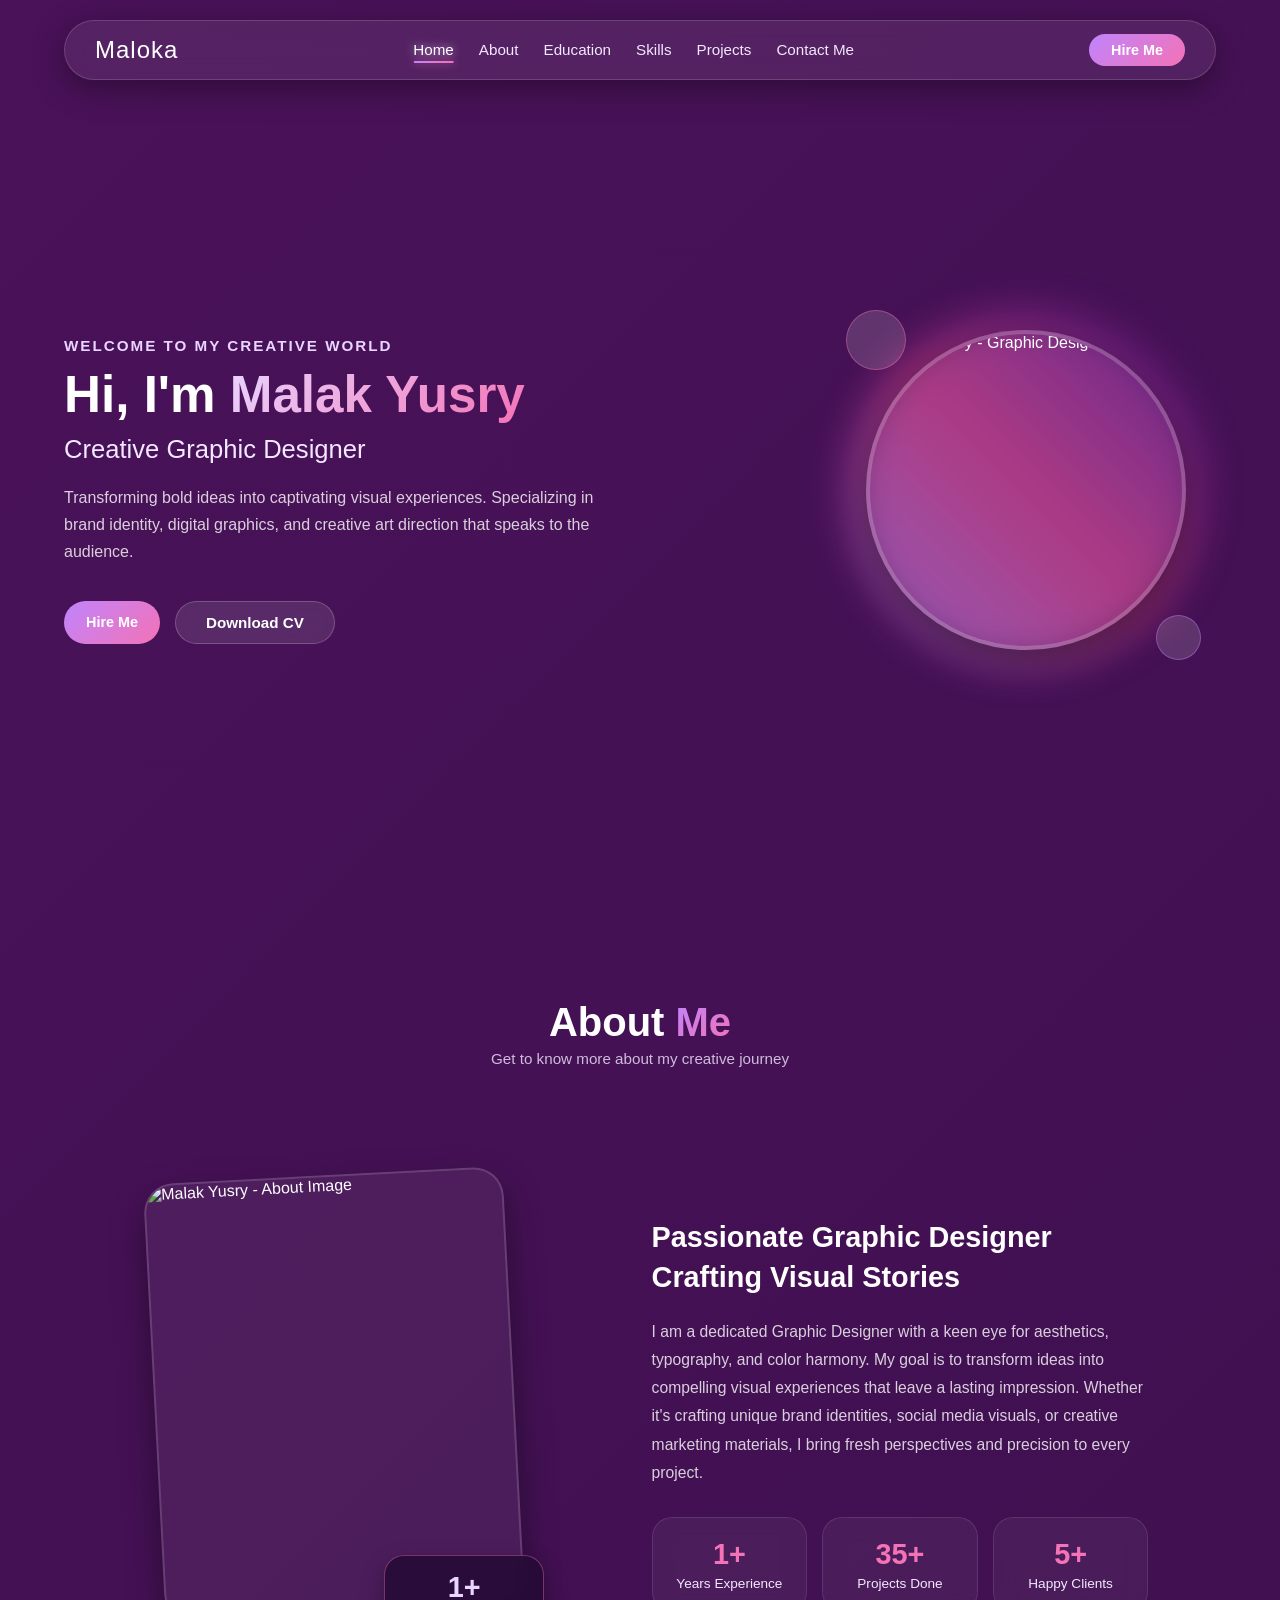
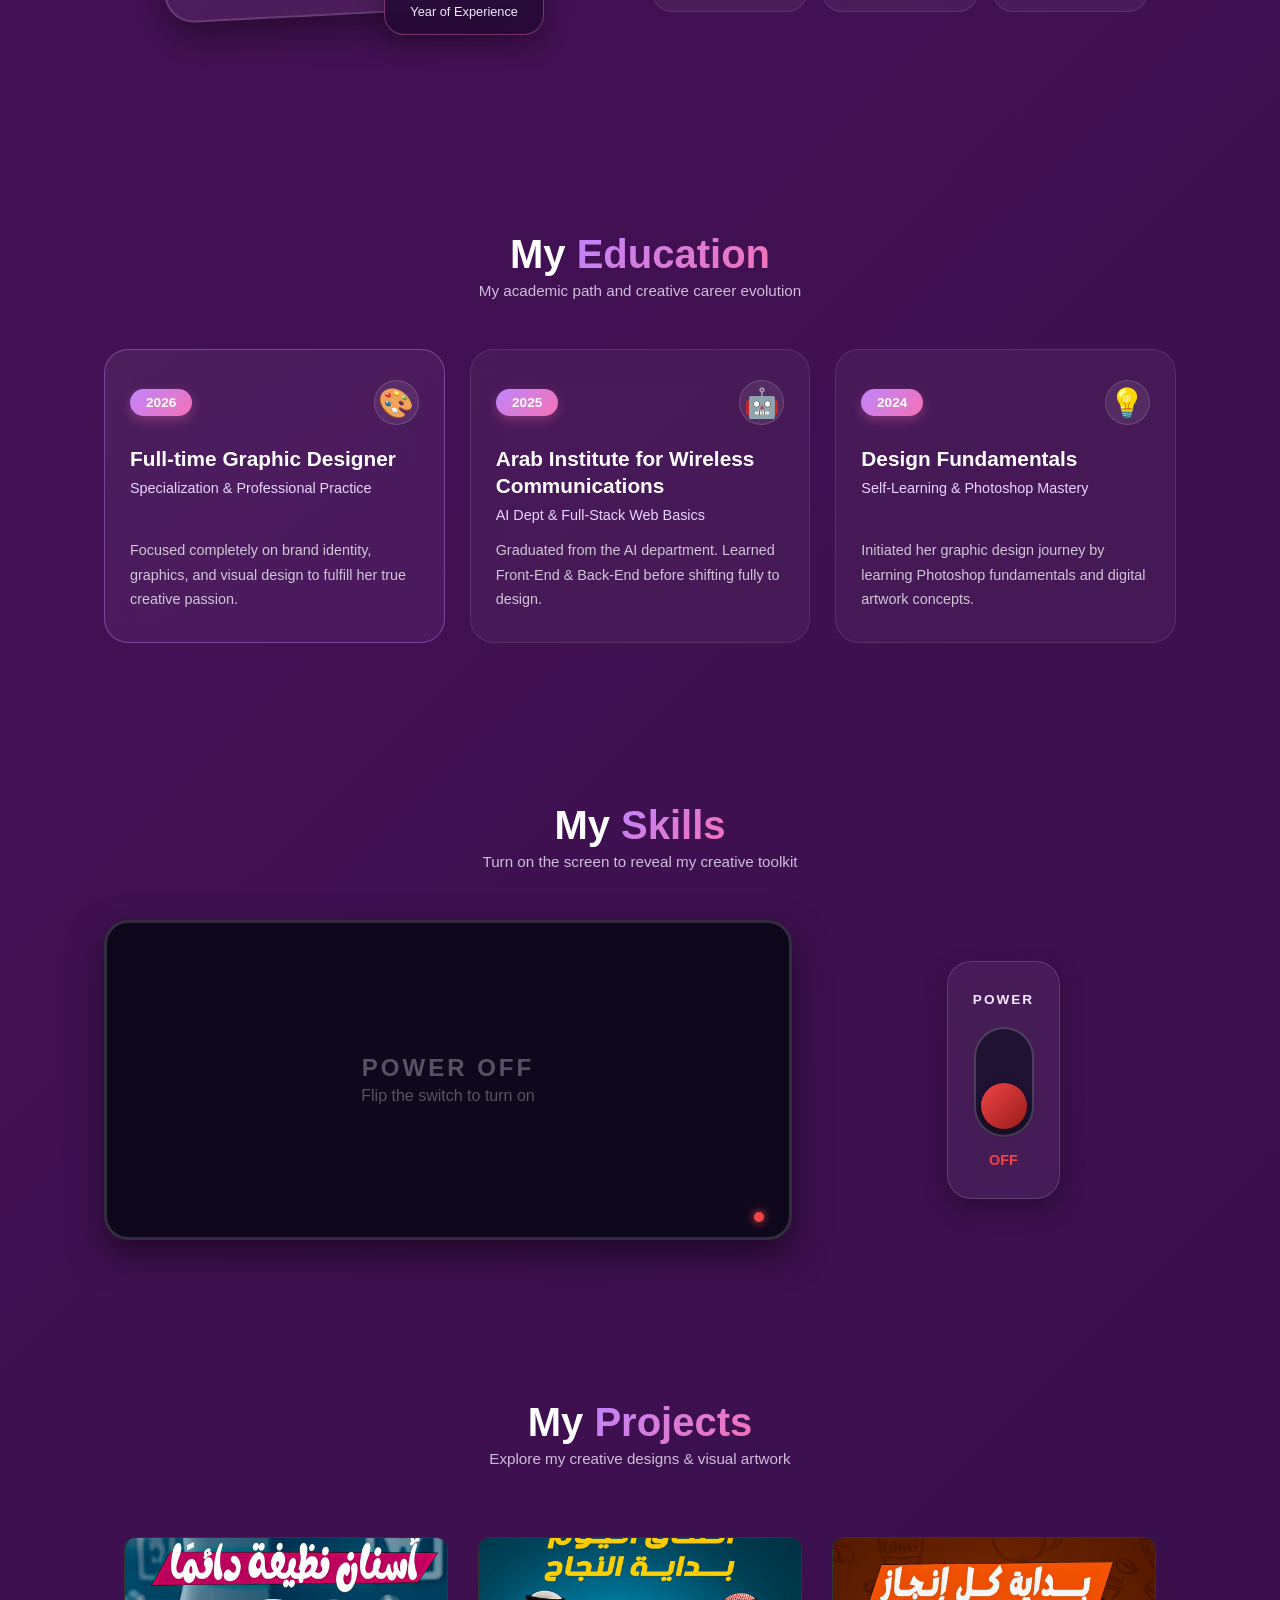
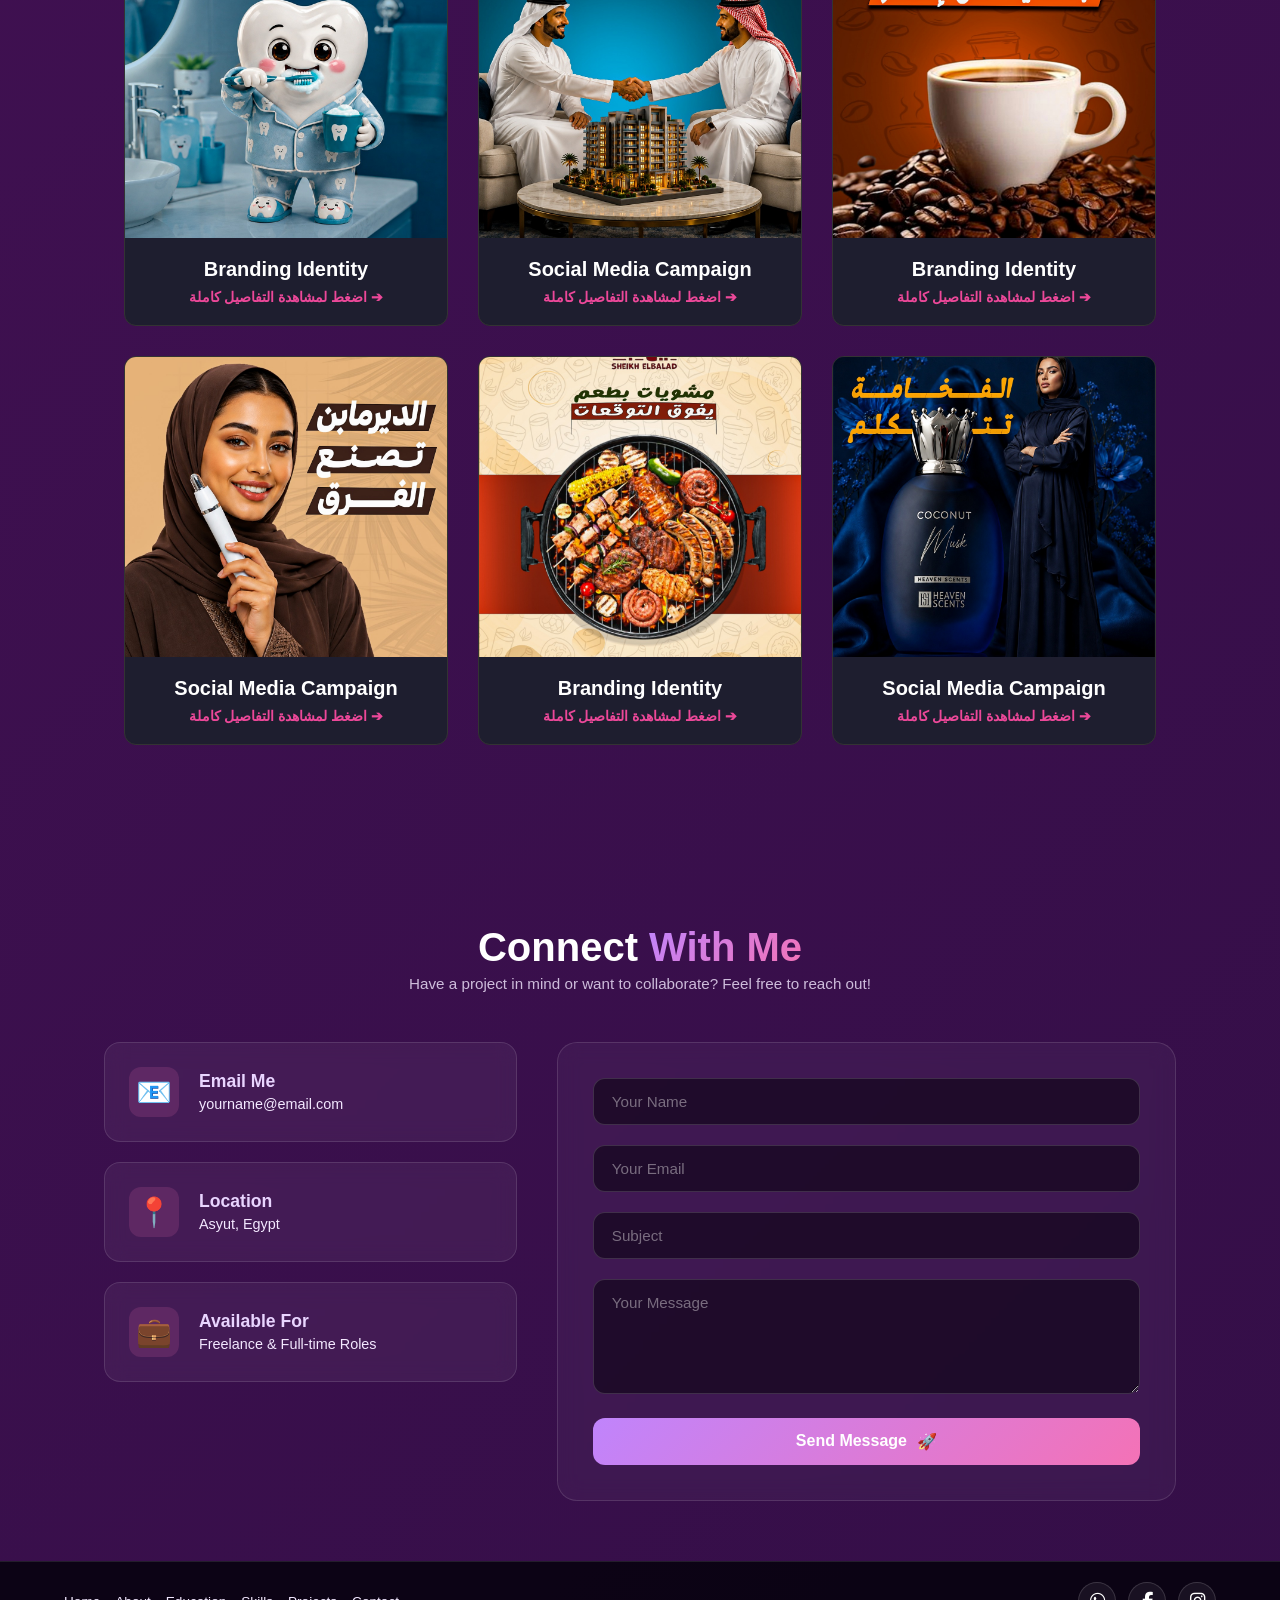
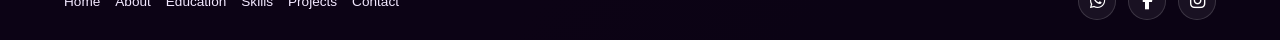
==== commit 3fda3f0f: "Update index.html" ====
--- a/index.html
+++ b/index.html
@@ -235,25 +235,21 @@
 
 
 
-
 <!-- سكشن المشاريع في الصفحة الرئيسية -->
 <section class="projects reveal" id="projects">
 
-<div class="section-title">
+    <div class="section-title">
         <h2>My <span>Projects</span></h2>
         <p>Explore my creative designs & visual artwork</p>
     </div>
 
-
-
-  <!-- شبكة عرض المشاريع (Grid) -->
+    <!-- شبكة عرض المشاريع (Grid واحدة تجمع الـ 6 كروت) -->
     <div class="projects-grid">
 
         <!-- كارت المشروع الأول -->
         <a href="project-details-1.html" class="project-group-link">
             <div class="project-bundle-card">
                 <div class="project-img-single">
-                    <!-- صورة غلاف المشروع الأول (مثلاً الصورة رقم 1) -->
                     <img src="ph/67.jpeg" alt="Branding Identity Cover">
                 </div>
                 <div class="project-bundle-info">
@@ -262,12 +258,64 @@
                 </div>
             </div>
         </a>
+
         <!-- كارت المشروع الثاني -->
         <a href="project-details-2.html" class="project-group-link">
             <div class="project-bundle-card">
                 <div class="project-img-single">
-                    <!-- صورة غلاف المشروع الثاني (مثلاً الصورة رقم 31) -->
-                    <img src="ph/81.jpeg" alt="Social Media Campaign Cover" >
+                    <img src="ph/81.jpeg" alt="Social Media Campaign Cover">
+                </div>
+                <div class="project-bundle-info">
+                    <h3>Social Media Campaign</h3>
+                    <p>اضغط لمشاهدة التفاصيل كاملة ➔</p>
+                </div>
+            </div>
+        </a>
+
+        <!-- كارت المشروع الثالث -->
+        <a href="project-details-3.html" class="project-group-link">
+            <div class="project-bundle-card">
+                <div class="project-img-single">
+                    <img src="ph/41.jpeg" alt="Branding Identity Cover">
+                </div>
+                <div class="project-bundle-info">
+                    <h3>Branding Identity</h3>
+                    <p>اضغط لمشاهدة التفاصيل كاملة ➔</p>
+                </div>
+            </div>
+        </a>
+
+        <!-- كارت المشروع الرابع -->
+        <a href="project-details-4.html" class="project-group-link">
+            <div class="project-bundle-card">
+                <div class="project-img-single">
+                    <img src="ph/53.jpeg" alt="Social Media Campaign Cover">
+                </div>
+                <div class="project-bundle-info">
+                    <h3>Social Media Campaign</h3>
+                    <p>اضغط لمشاهدة التفاصيل كاملة ➔</p>
+                </div>
+            </div>
+        </a>
+
+        <!-- كارت المشروع الخامس -->
+        <a href="project-details-5.html" class="project-group-link">
+            <div class="project-bundle-card">
+                <div class="project-img-single">
+                    <img src="ph/1.jpeg" alt="Branding Identity Cover">
+                </div>
+                <div class="project-bundle-info">
+                    <h3>Branding Identity</h3>
+                    <p>اضغط لمشاهدة التفاصيل كاملة ➔</p>
+                </div>
+            </div>
+        </a>
+
+        <!-- كارت المشروع السادس -->
+        <a href="project-details-6.html" class="project-group-link">
+            <div class="project-bundle-card">
+                <div class="project-img-single">
+                    <img src="ph/31.jpeg" alt="Social Media Campaign Cover">
                 </div>
                 <div class="project-bundle-info">
                     <h3>Social Media Campaign</h3>
@@ -278,99 +326,6 @@
 
     </div>
 </section>
-
-
-
-
-
-
-
-
-
-
-
-<!-- سكشن المشاريع في الصفحة الرئيسية -->
-<section class="projects reveal" id="projects">
-  <!-- شبكة عرض المشاريع (Grid) -->
-    <div class="projects-grid">
-
-        <!-- كارت المشروع الأول -->
-        <a href="project-details-3.html" class="project-group-link">
-            <div class="project-bundle-card">
-                <div class="project-img-single">
-                    <!-- صورة غلاف المشروع الأول (مثلاً الصورة رقم 1) -->
-                    <img src="ph/41.jpeg" alt="Branding Identity Cover">
-                </div>
-                <div class="project-bundle-info">
-                    <h3>Branding Identity</h3>
-                    <p>اضغط لمشاهدة التفاصيل كاملة ➔</p>
-                </div>
-            </div>
-        </a>
-        <!-- كارت المشروع الثاني -->
-        <a href="project-details-4.html" class="project-group-link">
-            <div class="project-bundle-card">
-                <div class="project-img-single">
-                    <!-- صورة غلاف المشروع الثاني (مثلاً الصورة رقم 31) -->
-                    <img src="ph/53.jpeg" alt="Social Media Campaign Cover" >
-                </div>
-                <div class="project-bundle-info">
-                    <h3>Social Media Campaign</h3>
-                    <p>اضغط لمشاهدة التفاصيل كاملة ➔</p>
-                </div>
-            </div>
-        </a>
-
-    </div>
-</section>
-
-
-
-
-
-
-
-
-<!-- سكشن المشاريع في الصفحة الرئيسية -->
-<section class="projects reveal" id="projects">
-    
-    <!-- شبكة عرض المشاريع (Grid) -->
-    <div class="projects-grid">
-
-        <!-- كارت المشروع الأول -->
-        <a href="project-details-5.html" class="project-group-link">
-            <div class="project-bundle-card">
-                <div class="project-img-single">
-                    <!-- صورة غلاف المشروع الأول (مثلاً الصورة رقم 1) -->
-                    <img src="ph/1.jpeg" alt="Branding Identity Cover">
-                </div>
-                <div class="project-bundle-info">
-                    <h3>Branding Identity</h3>
-                    <p>اضغط لمشاهدة التفاصيل كاملة ➔</p>
-                </div>
-            </div>
-        </a>
-
-        <!-- كارت المشروع الثاني -->
-        <a href="project-details-6.html" class="project-group-link">
-            <div class="project-bundle-card">
-                <div class="project-img-single">
-                    <!-- صورة غلاف المشروع الثاني (مثلاً الصورة رقم 31) -->
-                    <img src="ph/31.jpeg" alt="Social Media Campaign Cover">
-                </div>
-                <div class="project-bundle-info">
-                    <h3>Social Media Campaign</h3>
-                    <p>اضغط لمشاهدة التفاصيل كاملة ➔</p>
-                </div>
-            </div>
-        </a>
-
-    </div>
-</section>
-
-
-
-
 
 
 
@@ -472,4 +427,4 @@
     <script src="main.js"></script>
 </body>
 
-</html>+</html>
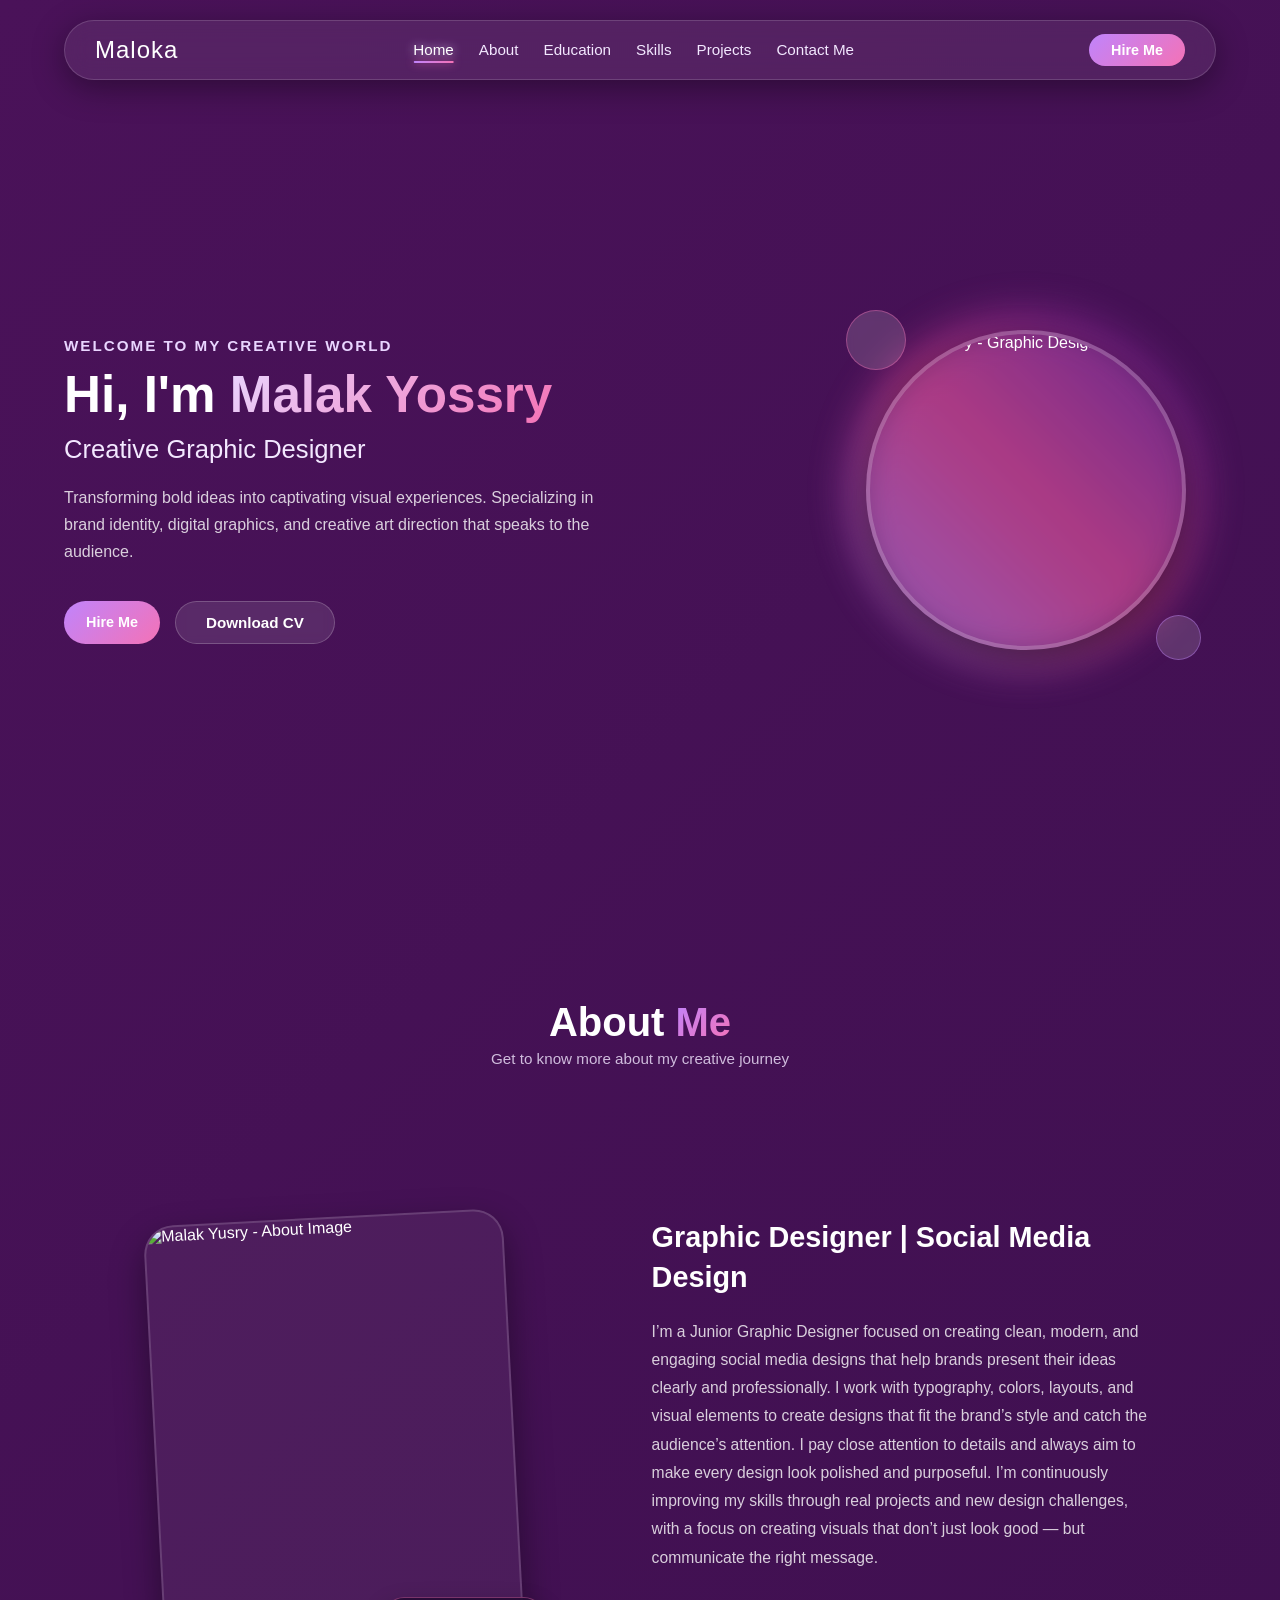
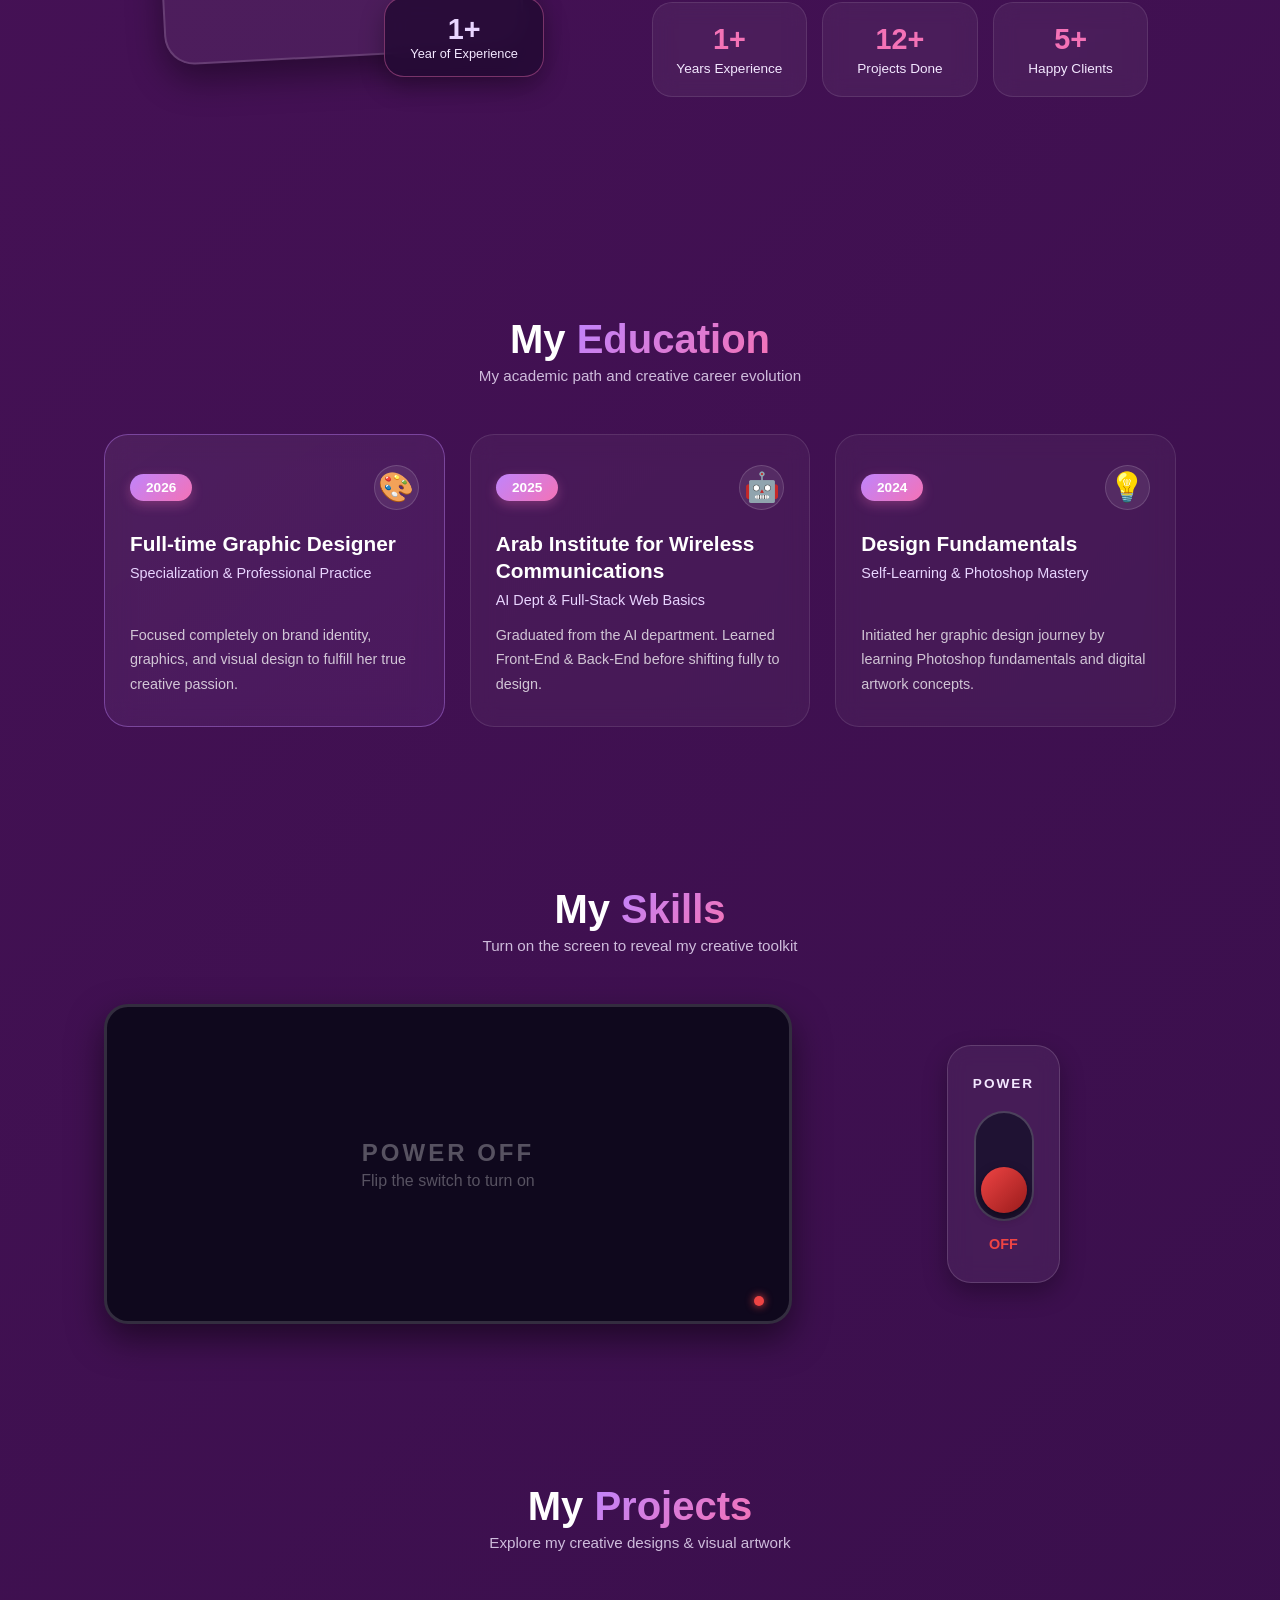
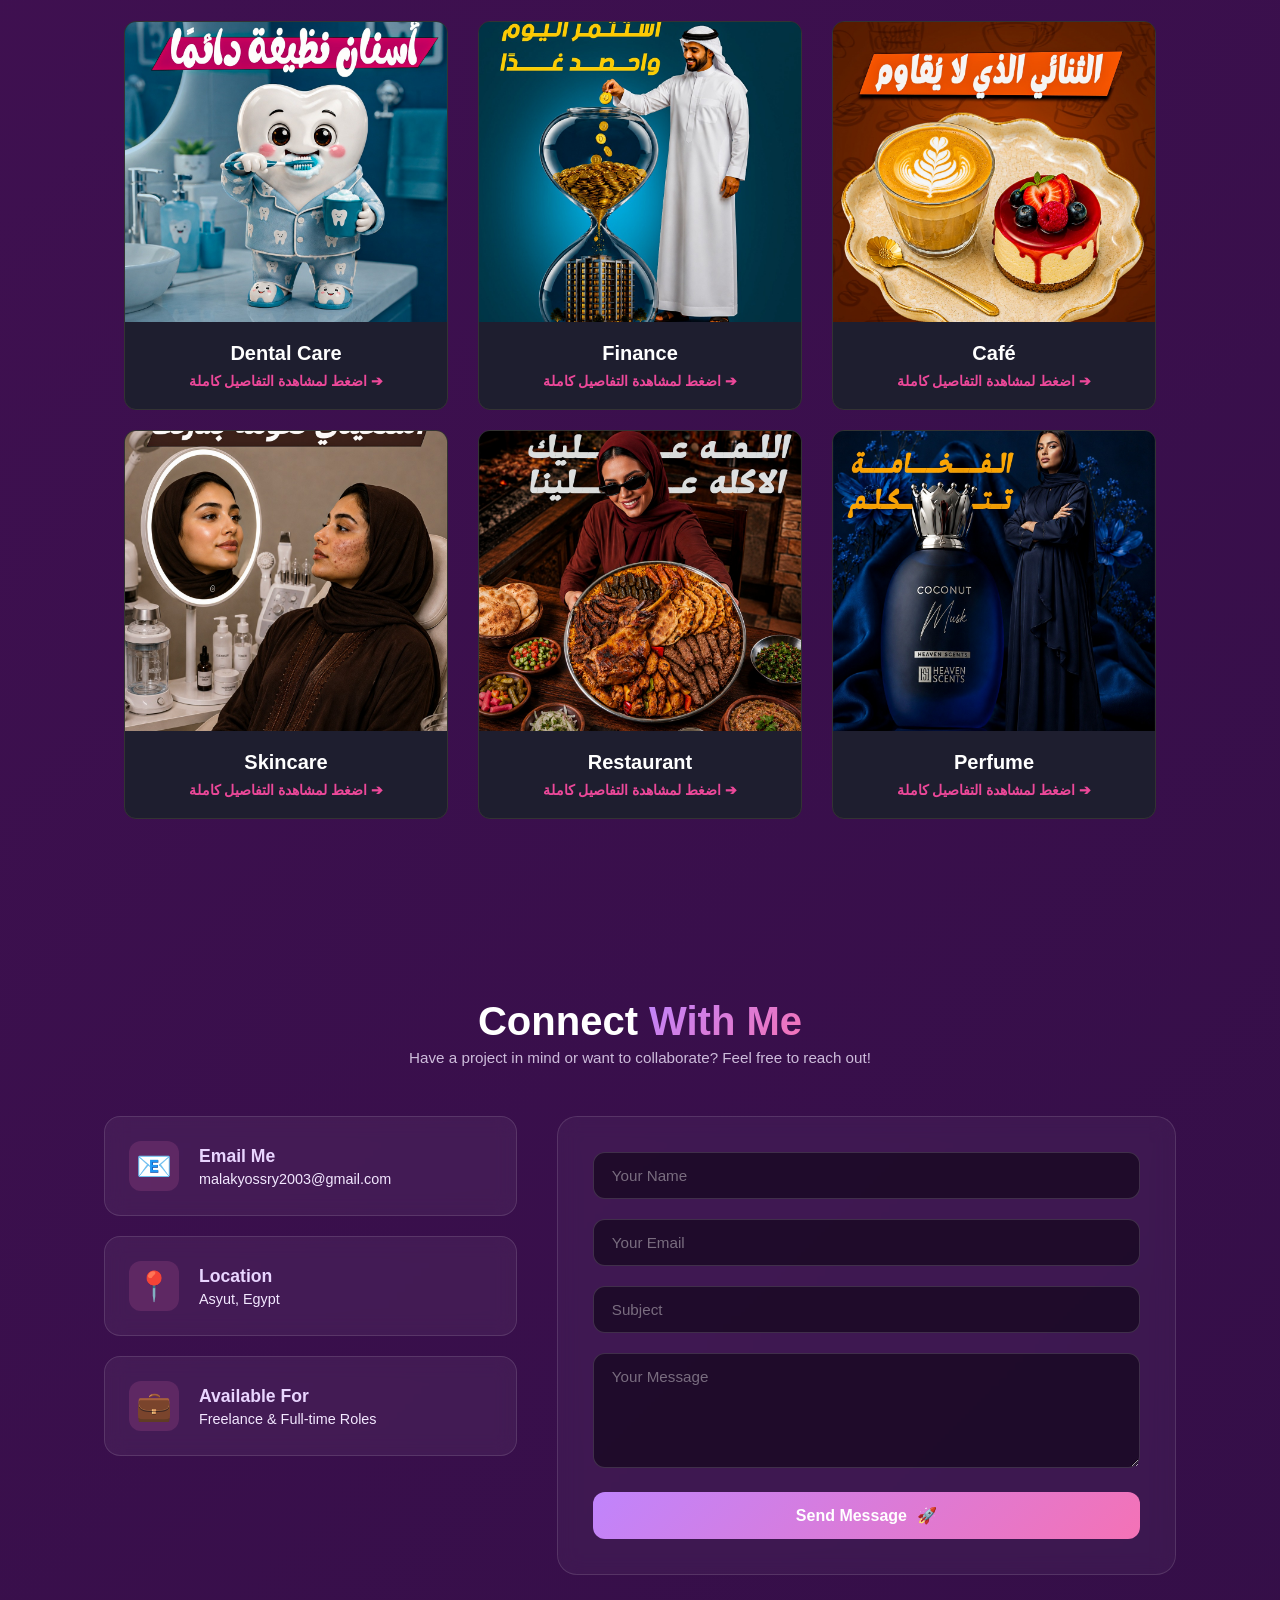
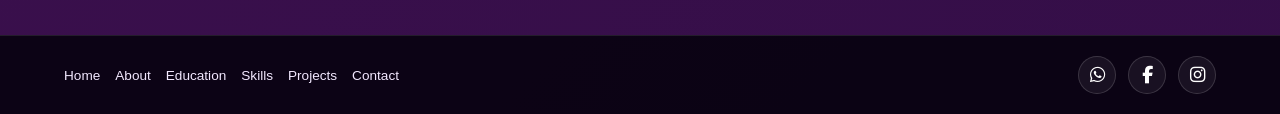
==== commit a73a1ee2: "Update index.html" ====
--- a/index.html
+++ b/index.html
@@ -54,7 +54,7 @@
             <!-- Content Left -->
             <div class="hero-content">
                 <span class="greeting">Welcome to my creative world</span>
-                <h1 class="hero-name">Hi, I'm <span>Malak Yusry</span></h1>
+                <h1 class="hero-name">Hi, I'm <span>Malak Yossry</span></h1>
                 <h2 class="hero-title">Creative Graphic Designer</h2>
                 <p class="hero-description">
                     Transforming bold ideas into captivating visual experiences. Specializing in brand identity, digital
@@ -107,12 +107,20 @@
             <div class="about-content">
                 <!-- مثال: إضافة الكلاس للـ Sections أو الكروت -->
                 <section class="about reveal" id="about">
-                    <h3>Passionate Graphic Designer Crafting Visual Stories</h3>
+                    <h3> Graphic Designer | Social Media Design</h3>
                     <p class="about-text">
-                        I am a dedicated Graphic Designer with a keen eye for aesthetics, typography, and color harmony.
-                        My goal is to transform ideas into compelling visual experiences that leave a lasting
-                        impression. Whether it's crafting unique brand identities, social media visuals, or creative
-                        marketing materials, I bring fresh perspectives and precision to every project.
+                      
+
+                        I’m a Junior Graphic Designer focused on creating clean, modern, and engaging social media
+                        designs that help brands present their ideas clearly and professionally.
+
+                        I work with typography, colors, layouts, and visual elements to create designs that fit the
+                        brand’s style and catch the audience’s attention. I pay close attention to details and always
+                        aim to make every design look polished and purposeful.
+
+                        I’m continuously improving my skills through real projects and new design challenges, with a
+                        focus on creating visuals that don’t just look good — but communicate the right message.
+
                     </p>
 
                     <!-- Stats Counter Grid -->
@@ -122,7 +130,7 @@
                             <p>Years Experience</p>
                         </div>
                         <div class="stat-card">
-                            <h4>35+</h4>
+                            <h4>12+</h4>
                             <p>Projects Done</p>
                         </div>
                         <div class="stat-card">
@@ -235,97 +243,97 @@
 
 
 
-<!-- سكشن المشاريع في الصفحة الرئيسية -->
-<section class="projects reveal" id="projects">
-
-    <div class="section-title">
-        <h2>My <span>Projects</span></h2>
-        <p>Explore my creative designs & visual artwork</p>
-    </div>
-
-    <!-- شبكة عرض المشاريع (Grid واحدة تجمع الـ 6 كروت) -->
-    <div class="projects-grid">
-
-        <!-- كارت المشروع الأول -->
-        <a href="project-details-1.html" class="project-group-link">
-            <div class="project-bundle-card">
-                <div class="project-img-single">
-                    <img src="ph/67.jpeg" alt="Branding Identity Cover">
-                </div>
-                <div class="project-bundle-info">
-                    <h3>Branding Identity</h3>
-                    <p>اضغط لمشاهدة التفاصيل كاملة ➔</p>
-                </div>
-            </div>
-        </a>
-
-        <!-- كارت المشروع الثاني -->
-        <a href="project-details-2.html" class="project-group-link">
-            <div class="project-bundle-card">
-                <div class="project-img-single">
-                    <img src="ph/81.jpeg" alt="Social Media Campaign Cover">
-                </div>
-                <div class="project-bundle-info">
-                    <h3>Social Media Campaign</h3>
-                    <p>اضغط لمشاهدة التفاصيل كاملة ➔</p>
-                </div>
-            </div>
-        </a>
-
-        <!-- كارت المشروع الثالث -->
-        <a href="project-details-3.html" class="project-group-link">
-            <div class="project-bundle-card">
-                <div class="project-img-single">
-                    <img src="ph/41.jpeg" alt="Branding Identity Cover">
-                </div>
-                <div class="project-bundle-info">
-                    <h3>Branding Identity</h3>
-                    <p>اضغط لمشاهدة التفاصيل كاملة ➔</p>
-                </div>
-            </div>
-        </a>
-
-        <!-- كارت المشروع الرابع -->
-        <a href="project-details-4.html" class="project-group-link">
-            <div class="project-bundle-card">
-                <div class="project-img-single">
-                    <img src="ph/53.jpeg" alt="Social Media Campaign Cover">
-                </div>
-                <div class="project-bundle-info">
-                    <h3>Social Media Campaign</h3>
-                    <p>اضغط لمشاهدة التفاصيل كاملة ➔</p>
-                </div>
-            </div>
-        </a>
-
-        <!-- كارت المشروع الخامس -->
-        <a href="project-details-5.html" class="project-group-link">
-            <div class="project-bundle-card">
-                <div class="project-img-single">
-                    <img src="ph/1.jpeg" alt="Branding Identity Cover">
-                </div>
-                <div class="project-bundle-info">
-                    <h3>Branding Identity</h3>
-                    <p>اضغط لمشاهدة التفاصيل كاملة ➔</p>
-                </div>
-            </div>
-        </a>
-
-        <!-- كارت المشروع السادس -->
-        <a href="project-details-6.html" class="project-group-link">
-            <div class="project-bundle-card">
-                <div class="project-img-single">
-                    <img src="ph/31.jpeg" alt="Social Media Campaign Cover">
-                </div>
-                <div class="project-bundle-info">
-                    <h3>Social Media Campaign</h3>
-                    <p>اضغط لمشاهدة التفاصيل كاملة ➔</p>
-                </div>
-            </div>
-        </a>
-
-    </div>
-</section>
+    <!-- سكشن المشاريع في الصفحة الرئيسية -->
+    <section class="projects reveal" id="projects">
+
+        <div class="section-title">
+            <h2>My <span>Projects</span></h2>
+            <p>Explore my creative designs & visual artwork</p>
+        </div>
+
+        <!-- شبكة عرض المشاريع (Grid واحدة تجمع الـ 6 كروت) -->
+        <div class="projects-grid">
+
+            <!-- كارت المشروع الأول -->
+            <a href="project-details-1.html" class="project-group-link">
+                <div class="project-bundle-card">
+                    <div class="project-img-single">
+                        <img src="ph/67.jpeg" alt="Branding Identity Cover">
+                    </div>
+                    <div class="project-bundle-info">
+                        <h3>Dental Care</h3>
+                        <p>اضغط لمشاهدة التفاصيل كاملة ➔</p>
+                    </div>
+                </div>
+            </a>
+
+            <!-- كارت المشروع الثاني -->
+            <a href="project-details-2.html" class="project-group-link">
+                <div class="project-bundle-card">
+                    <div class="project-img-single">
+                        <img src="ph/78.jpeg" alt="Social Media Campaign Cover">
+                    </div>
+                    <div class="project-bundle-info">
+                        <h3>Finance</h3>
+                        <p>اضغط لمشاهدة التفاصيل كاملة ➔</p>
+                    </div>
+                </div>
+            </a>
+
+            <!-- كارت المشروع الثالث -->
+            <a href="project-details-3.html" class="project-group-link">
+                <div class="project-bundle-card">
+                    <div class="project-img-single">
+                        <img src="ph/45.jpeg" alt="Branding Identity Cover">
+                    </div>
+                    <div class="project-bundle-info">
+                        <h3>Café</h3>
+                        <p>اضغط لمشاهدة التفاصيل كاملة ➔</p>
+                    </div>
+                </div>
+            </a>
+
+            <!-- كارت المشروع الرابع -->
+            <a href="project-details-4.html" class="project-group-link">
+                <div class="project-bundle-card">
+                    <div class="project-img-single">
+                        <img src="ph/56.jpeg" alt="Social Media Campaign Cover">
+                    </div>
+                    <div class="project-bundle-info">
+                        <h3>Skincare</h3>
+                        <p>اضغط لمشاهدة التفاصيل كاملة ➔</p>
+                    </div>
+                </div>
+            </a>
+
+            <!-- كارت المشروع الخامس -->
+            <a href="project-details-5.html" class="project-group-link">
+                <div class="project-bundle-card">
+                    <div class="project-img-single">
+                        <img src="ph/6.jpeg" alt="Branding Identity Cover">
+                    </div>
+                    <div class="project-bundle-info">
+                        <h3>Restaurant</h3>
+                        <p>اضغط لمشاهدة التفاصيل كاملة ➔</p>
+                    </div>
+                </div>
+            </a>
+
+            <!-- كارت المشروع السادس -->
+            <a href="project-details-6.html" class="project-group-link">
+                <div class="project-bundle-card">
+                    <div class="project-img-single">
+                        <img src="ph/31.jpeg" alt="Social Media Campaign Cover">
+                    </div>
+                    <div class="project-bundle-info">
+                        <h3>Perfume</h3>
+                        <p>اضغط لمشاهدة التفاصيل كاملة ➔</p>
+                    </div>
+                </div>
+            </a>
+
+        </div>
+    </section>
 
 
 
@@ -346,7 +354,7 @@
                     <div class="info-icon">📧</div>
                     <div class="info-details">
                         <h4>Email Me</h4>
-                        <p>yourname@email.com</p>
+                        <p>malakyossry2003@gmail.com</p>
                     </div>
                 </div>
 
@@ -368,18 +376,18 @@
             </div>
 
             <!-- Contact Form -->
-            <form class="contact-form" id="contactForm">
+            <form class="contact-form" action="https://formspree.io/f/xgawarka" method="POST">
                 <div class="input-group">
-                    <input type="text" id="name" placeholder="Your Name" required>
+                    <input type="text" name="name" placeholder="Your Name" required>
                 </div>
                 <div class="input-group">
-                    <input type="email" id="email" placeholder="Your Email" required>
+                    <input type="email" name="email" placeholder="Your Email" required>
                 </div>
                 <div class="input-group">
-                    <input type="text" id="subject" placeholder="Subject" required>
+                    <input type="text" name="subject" placeholder="Subject" required>
                 </div>
                 <div class="input-group">
-                    <textarea id="message" rows="5" placeholder="Your Message" required></textarea>
+                    <textarea name="message" rows="5" placeholder="Your Message" required></textarea>
                 </div>
                 <button type="submit" class="submit-btn">
                     <span>Send Message</span>
--- a/style.css
+++ b/style.css
@@ -1460,15 +1460,17 @@
 .projects-grid {
     display: grid;
     grid-template-columns: repeat(auto-fit, minmax(300px, 1fr));
-    gap: 30px;
-
+    row-gap: 20px; /* مسافة صغيرة ومناسبة بين الصفوف الراسية */
+    column-gap: 30px; /* المسافة بين العواميد الجانبية */
     padding: 20px;
+    align-items: start; /* بيمنع مط الكروت رأسيًا */
 }
 
 .project-group-link {
     text-decoration: none;
     color: inherit;
     display: block;
+    margin: 0; /* إلغاء أي مارجن ممكن يعطل المسافة */
 }
 
 .project-bundle-card {
@@ -1477,6 +1479,7 @@
     overflow: hidden;
     border: 1px solid #333;
     transition: transform 0.3s ease, box-shadow 0.3s ease;
+    margin: 0; /* منع أي مارجن خارجي للارتفاع */
 }
 
 .project-bundle-card:hover {
@@ -1518,4 +1521,4 @@
     color: #ec4899;
     font-size: 0.9rem;
     font-weight: 600;
-}+}
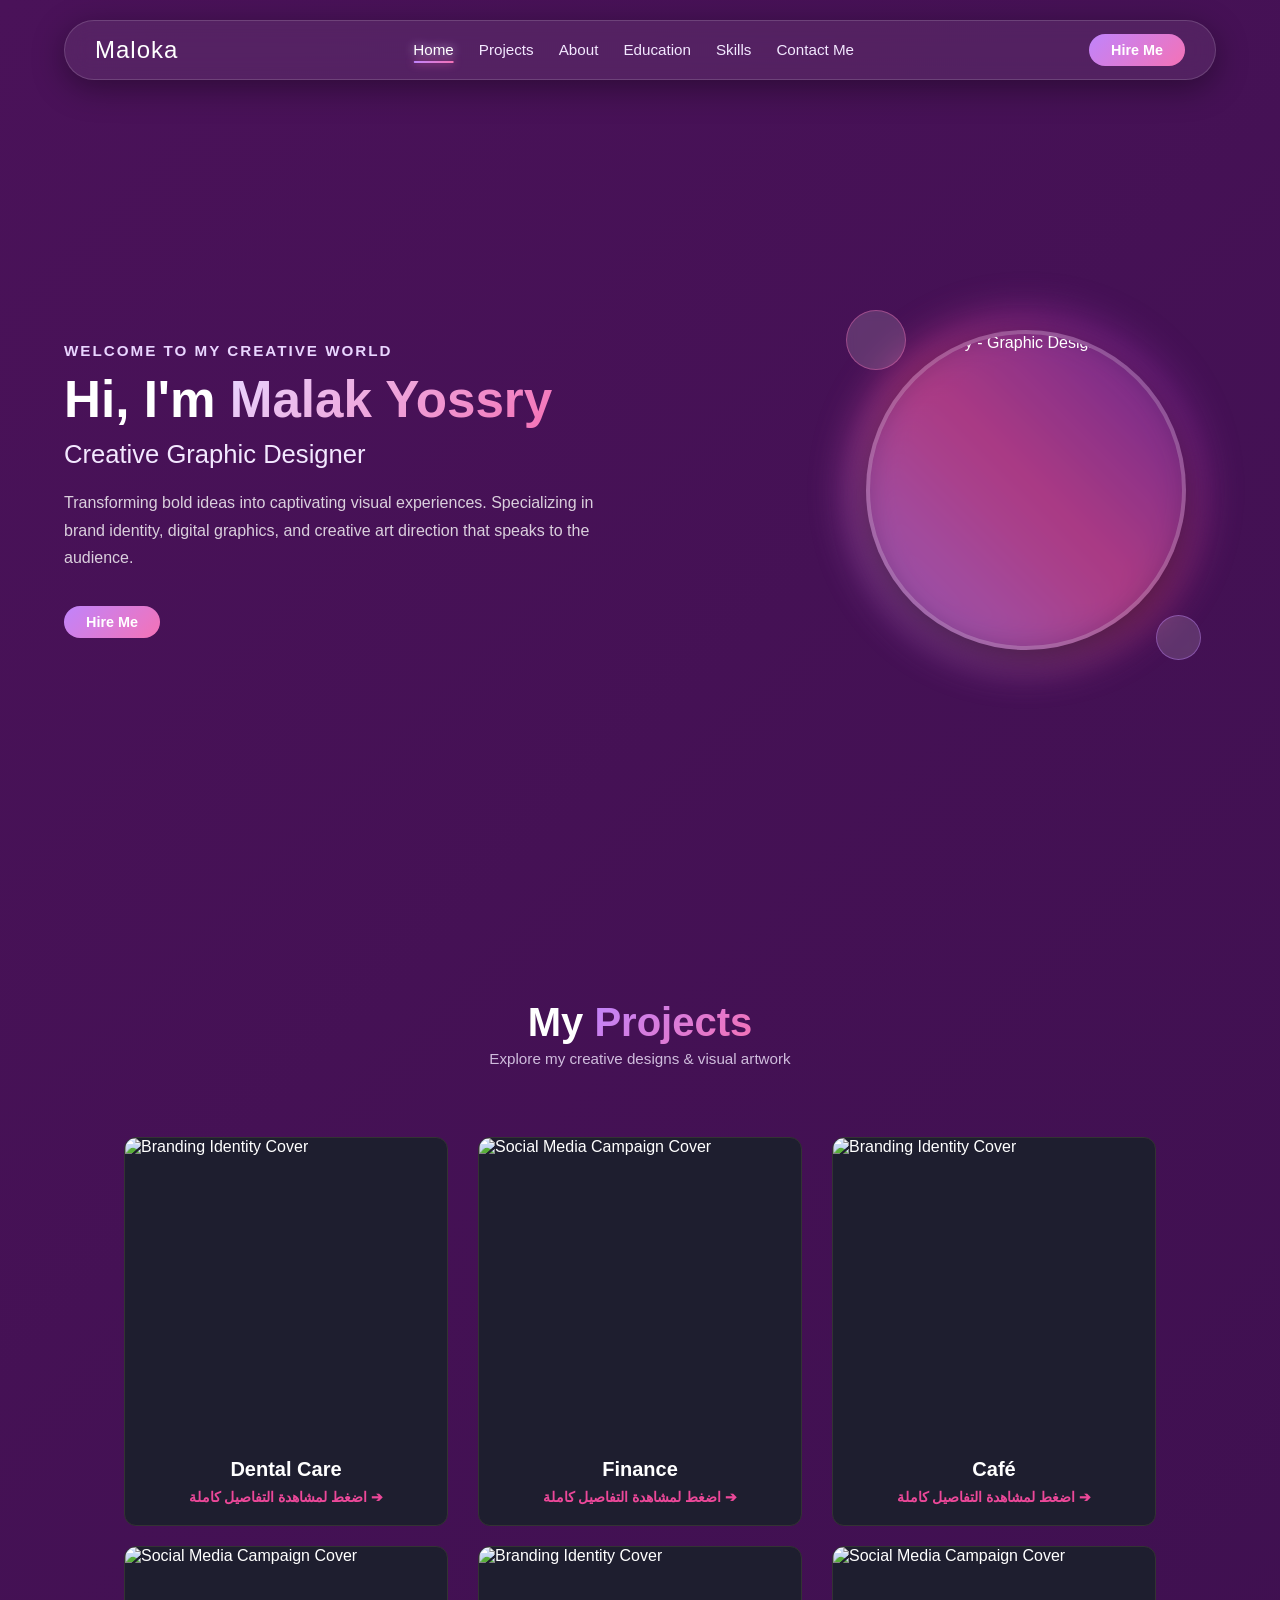
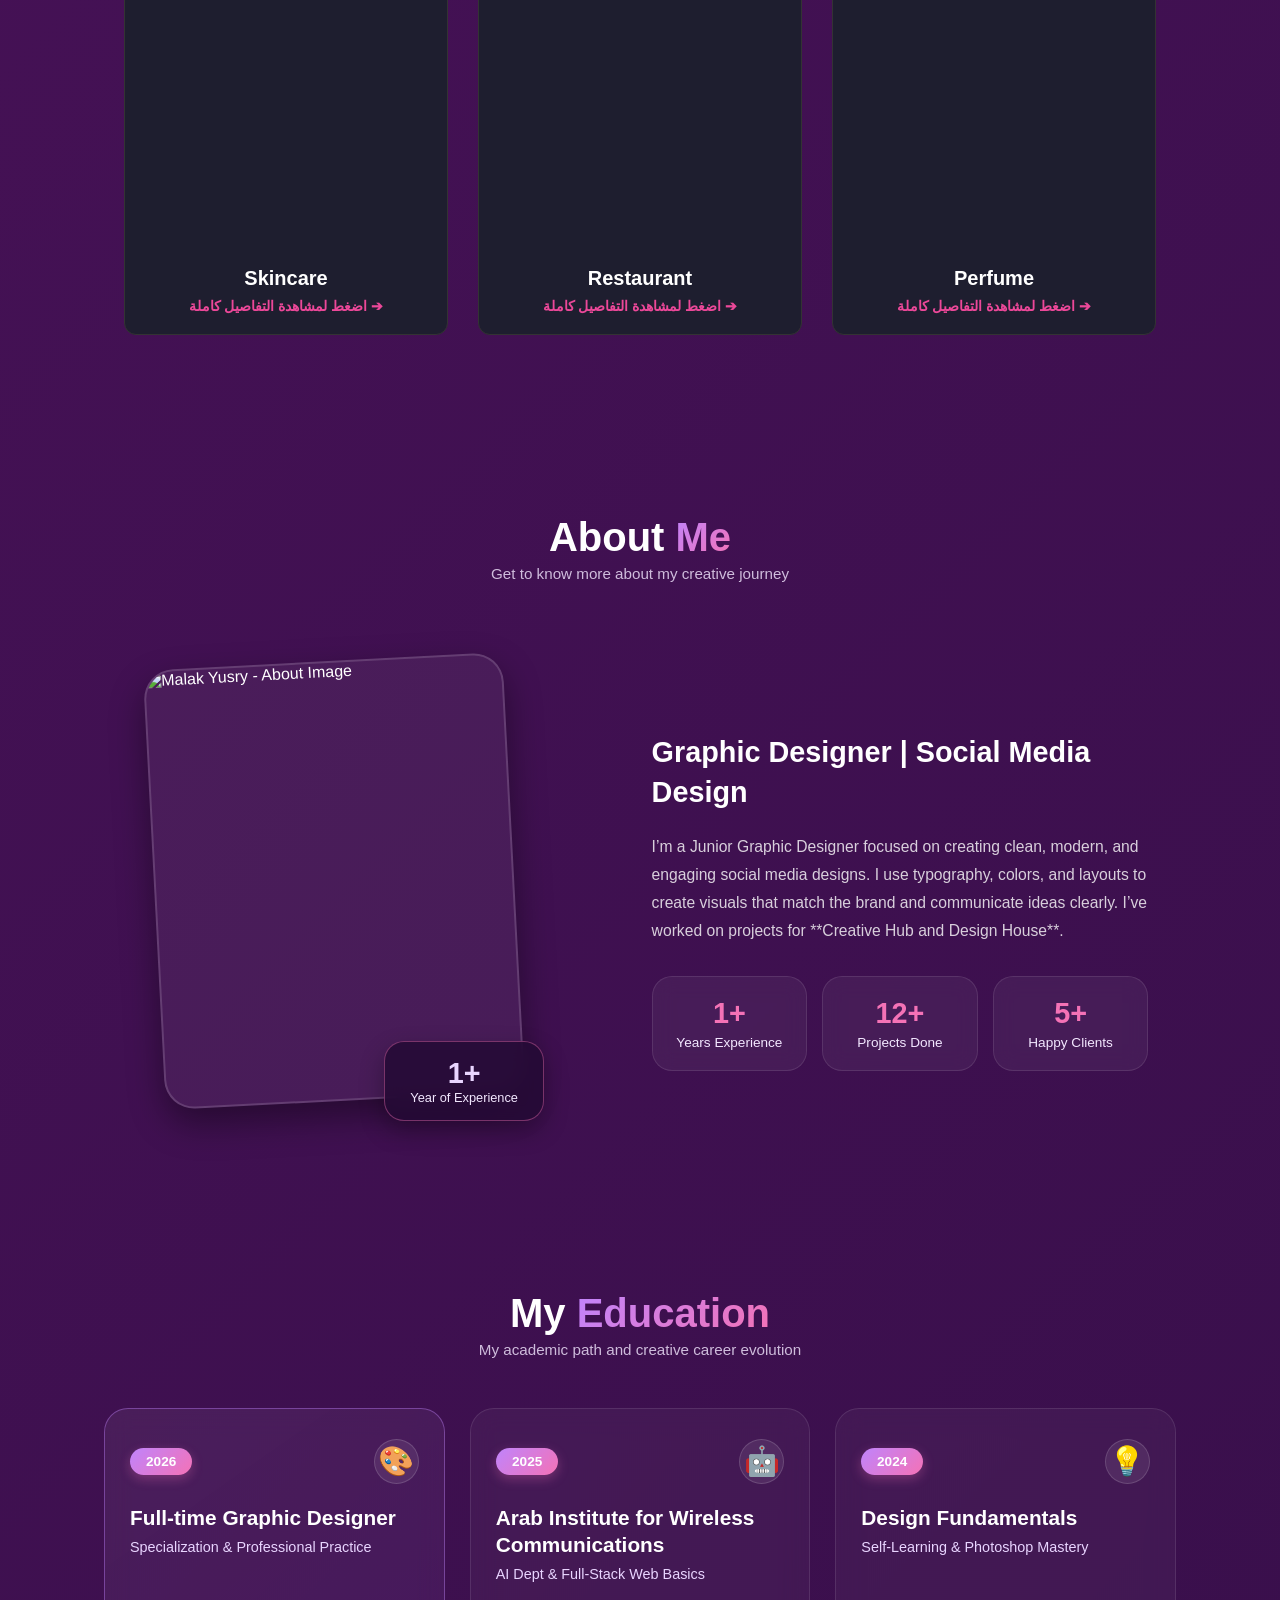
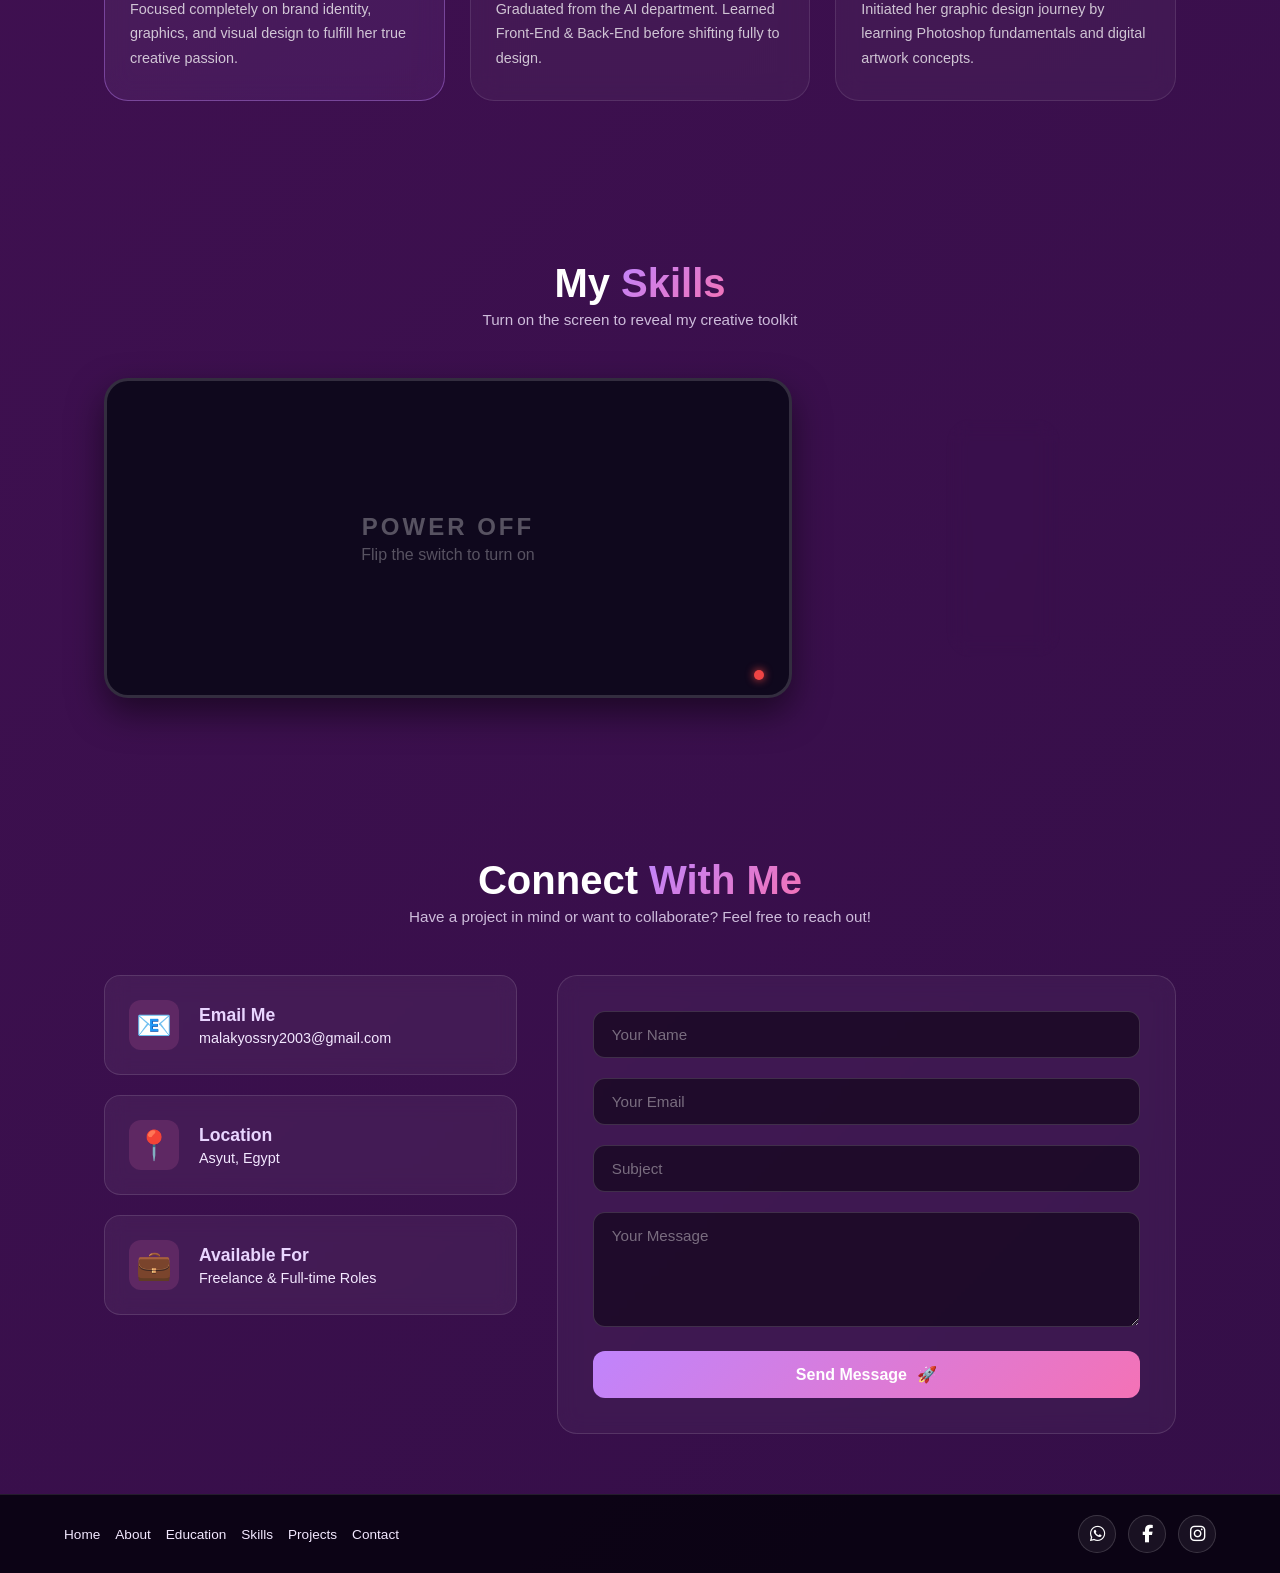
==== commit 82cce505: "Update index.html" ====
--- a/index.html
+++ b/index.html
@@ -25,10 +25,10 @@
 
         <ul class="nav-links" id="navLinks">
             <li><a href="#hero" class="active">Home</a></li>
+            <li><a href="#projects">Projects</a></li>
             <li><a href="#about">About</a></li>
             <li><a href="#education">Education</a></li>
             <li><a href="#skills">Skills</a></li>
-            <li><a href="#projects">Projects</a></li>
             <li><a href="#contact">Contact Me</a></li>
             <li class="mobile-hire-li">
                 <a href="#contact" class="btn">Hire Me</a>
@@ -63,7 +63,6 @@
                 <div class="hero-btns">
                     <a href="#contact" class="hire-btn"
                         style="justify-content: center; align-items: center; align-content: center;">Hire Me</a>
-                    <a href="#" class="btn secondary-btn" download>Download CV</a>
                 </div>
             </div>
 
@@ -83,6 +82,107 @@
 
 
 
+
+
+    <!-- سكشن المشاريع في الصفحة الرئيسية -->
+    <section class="projects reveal" id="projects">
+
+        <div class="section-title">
+            <h2>My <span>Projects</span></h2>
+            <p>Explore my creative designs & visual artwork</p>
+        </div>
+
+        <!-- شبكة عرض المشاريع (Grid واحدة تجمع الـ 6 كروت) -->
+        <div class="projects-grid">
+
+            <!-- كارت المشروع الأول -->
+            <a href="project-details-1.html" class="project-group-link">
+                <div class="project-bundle-card">
+                    <div class="project-img-single">
+                        <img src="ph/103.jpeg" alt="Branding Identity Cover">
+                    </div>
+                    <div class="project-bundle-info">
+                        <h3>Dental Care</h3>
+                        <p>اضغط لمشاهدة التفاصيل كاملة ➔</p>
+                    </div>
+                </div>
+            </a>
+
+            <!-- كارت المشروع الثاني -->
+            <a href="project-details-2.html" class="project-group-link">
+                <div class="project-bundle-card">
+                    <div class="project-img-single">
+                        <img src="ph/105.jpeg" alt="Social Media Campaign Cover">
+                    </div>
+                    <div class="project-bundle-info">
+                        <h3>Finance</h3>
+                        <p>اضغط لمشاهدة التفاصيل كاملة ➔</p>
+                    </div>
+                </div>
+            </a>
+
+            <!-- كارت المشروع الثالث -->
+            <a href="project-details-3.html" class="project-group-link">
+                <div class="project-bundle-card">
+                    <div class="project-img-single">
+                        <img src="ph/102.jpeg" alt="Branding Identity Cover">
+                    </div>
+                    <div class="project-bundle-info">
+                        <h3>Café</h3>
+                        <p>اضغط لمشاهدة التفاصيل كاملة ➔</p>
+                    </div>
+                </div>
+            </a>
+
+            <!-- كارت المشروع الرابع -->
+            <a href="project-details-4.html" class="project-group-link">
+                <div class="project-bundle-card">
+                    <div class="project-img-single">
+                        <img src="ph/106.jpeg" alt="Social Media Campaign Cover">
+                    </div>
+                    <div class="project-bundle-info">
+                        <h3>Skincare</h3>
+                        <p>اضغط لمشاهدة التفاصيل كاملة ➔</p>
+                    </div>
+                </div>
+            </a>
+
+            <!-- كارت المشروع الخامس -->
+            <a href="project-details-5.html" class="project-group-link">
+                <div class="project-bundle-card">
+                    <div class="project-img-single">
+                        <img src="ph/104.jpeg" alt="Branding Identity Cover">
+                    </div>
+                    <div class="project-bundle-info">
+                        <h3>Restaurant</h3>
+                        <p>اضغط لمشاهدة التفاصيل كاملة ➔</p>
+                    </div>
+                </div>
+            </a>
+
+            <!-- كارت المشروع السادس -->
+            <a href="project-details-6.html" class="project-group-link">
+                <div class="project-bundle-card">
+                    <div class="project-img-single">
+                        <img src="ph/107.jpeg" alt="Social Media Campaign Cover">
+                    </div>
+                    <div class="project-bundle-info">
+                        <h3>Perfume</h3>
+                        <p>اضغط لمشاهدة التفاصيل كاملة ➔</p>
+                    </div>
+                </div>
+            </a>
+
+        </div>
+    </section>
+
+
+
+
+
+
+
+
     <!-- About Section -->
     <section class="about" id="about">
         <div class="section-title">
@@ -109,17 +209,9 @@
                 <section class="about reveal" id="about">
                     <h3> Graphic Designer | Social Media Design</h3>
                     <p class="about-text">
-                      
-
                         I’m a Junior Graphic Designer focused on creating clean, modern, and engaging social media
-                        designs that help brands present their ideas clearly and professionally.
-
-                        I work with typography, colors, layouts, and visual elements to create designs that fit the
-                        brand’s style and catch the audience’s attention. I pay close attention to details and always
-                        aim to make every design look polished and purposeful.
-
-                        I’m continuously improving my skills through real projects and new design challenges, with a
-                        focus on creating visuals that don’t just look good — but communicate the right message.
+                        designs. I use typography, colors, and layouts to create visuals that match the brand and
+                        communicate ideas clearly. I’ve worked on projects for **Creative Hub and Design House**.
 
                     </p>
 
@@ -243,99 +335,6 @@
 
 
 
-    <!-- سكشن المشاريع في الصفحة الرئيسية -->
-    <section class="projects reveal" id="projects">
-
-        <div class="section-title">
-            <h2>My <span>Projects</span></h2>
-            <p>Explore my creative designs & visual artwork</p>
-        </div>
-
-        <!-- شبكة عرض المشاريع (Grid واحدة تجمع الـ 6 كروت) -->
-        <div class="projects-grid">
-
-            <!-- كارت المشروع الأول -->
-            <a href="project-details-1.html" class="project-group-link">
-                <div class="project-bundle-card">
-                    <div class="project-img-single">
-                        <img src="ph/67.jpeg" alt="Branding Identity Cover">
-                    </div>
-                    <div class="project-bundle-info">
-                        <h3>Dental Care</h3>
-                        <p>اضغط لمشاهدة التفاصيل كاملة ➔</p>
-                    </div>
-                </div>
-            </a>
-
-            <!-- كارت المشروع الثاني -->
-            <a href="project-details-2.html" class="project-group-link">
-                <div class="project-bundle-card">
-                    <div class="project-img-single">
-                        <img src="ph/78.jpeg" alt="Social Media Campaign Cover">
-                    </div>
-                    <div class="project-bundle-info">
-                        <h3>Finance</h3>
-                        <p>اضغط لمشاهدة التفاصيل كاملة ➔</p>
-                    </div>
-                </div>
-            </a>
-
-            <!-- كارت المشروع الثالث -->
-            <a href="project-details-3.html" class="project-group-link">
-                <div class="project-bundle-card">
-                    <div class="project-img-single">
-                        <img src="ph/45.jpeg" alt="Branding Identity Cover">
-                    </div>
-                    <div class="project-bundle-info">
-                        <h3>Café</h3>
-                        <p>اضغط لمشاهدة التفاصيل كاملة ➔</p>
-                    </div>
-                </div>
-            </a>
-
-            <!-- كارت المشروع الرابع -->
-            <a href="project-details-4.html" class="project-group-link">
-                <div class="project-bundle-card">
-                    <div class="project-img-single">
-                        <img src="ph/56.jpeg" alt="Social Media Campaign Cover">
-                    </div>
-                    <div class="project-bundle-info">
-                        <h3>Skincare</h3>
-                        <p>اضغط لمشاهدة التفاصيل كاملة ➔</p>
-                    </div>
-                </div>
-            </a>
-
-            <!-- كارت المشروع الخامس -->
-            <a href="project-details-5.html" class="project-group-link">
-                <div class="project-bundle-card">
-                    <div class="project-img-single">
-                        <img src="ph/6.jpeg" alt="Branding Identity Cover">
-                    </div>
-                    <div class="project-bundle-info">
-                        <h3>Restaurant</h3>
-                        <p>اضغط لمشاهدة التفاصيل كاملة ➔</p>
-                    </div>
-                </div>
-            </a>
-
-            <!-- كارت المشروع السادس -->
-            <a href="project-details-6.html" class="project-group-link">
-                <div class="project-bundle-card">
-                    <div class="project-img-single">
-                        <img src="ph/31.jpeg" alt="Social Media Campaign Cover">
-                    </div>
-                    <div class="project-bundle-info">
-                        <h3>Perfume</h3>
-                        <p>اضغط لمشاهدة التفاصيل كاملة ➔</p>
-                    </div>
-                </div>
-            </a>
-
-        </div>
-    </section>
-
-
 
 
 
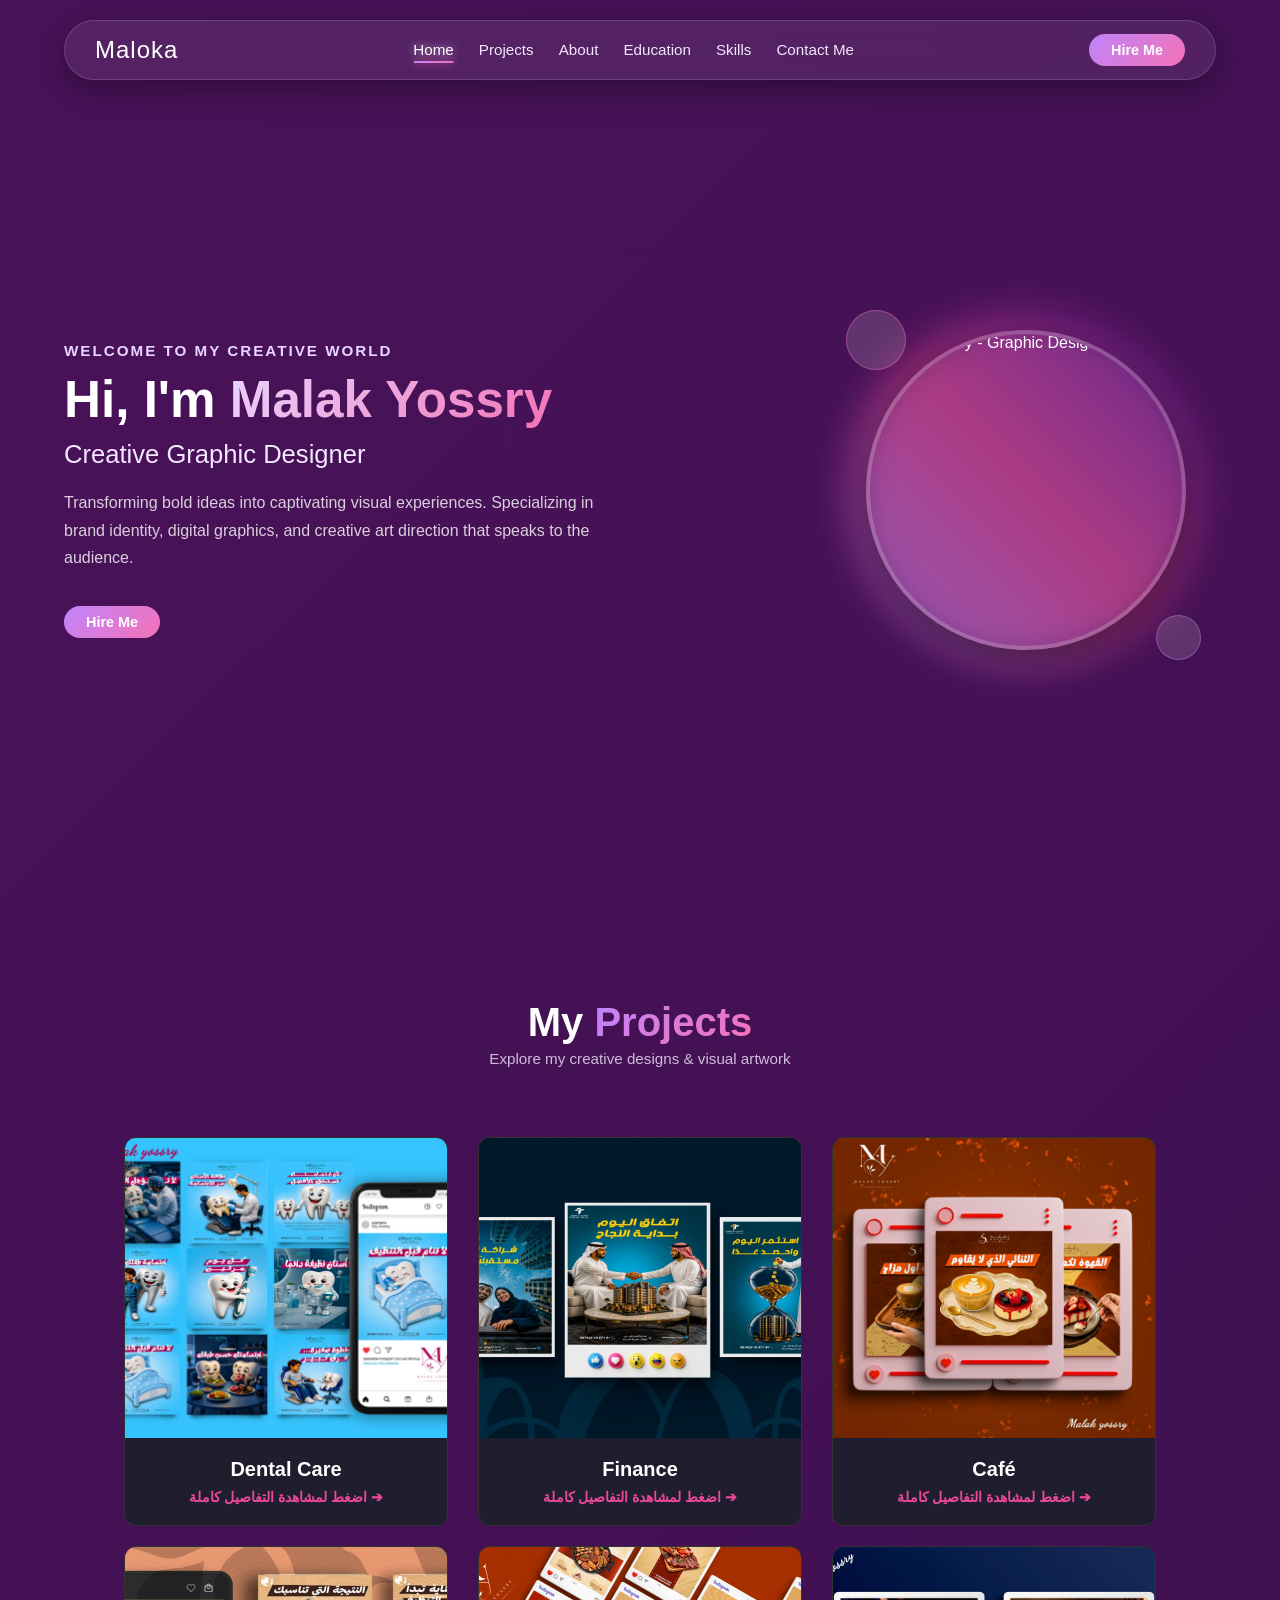
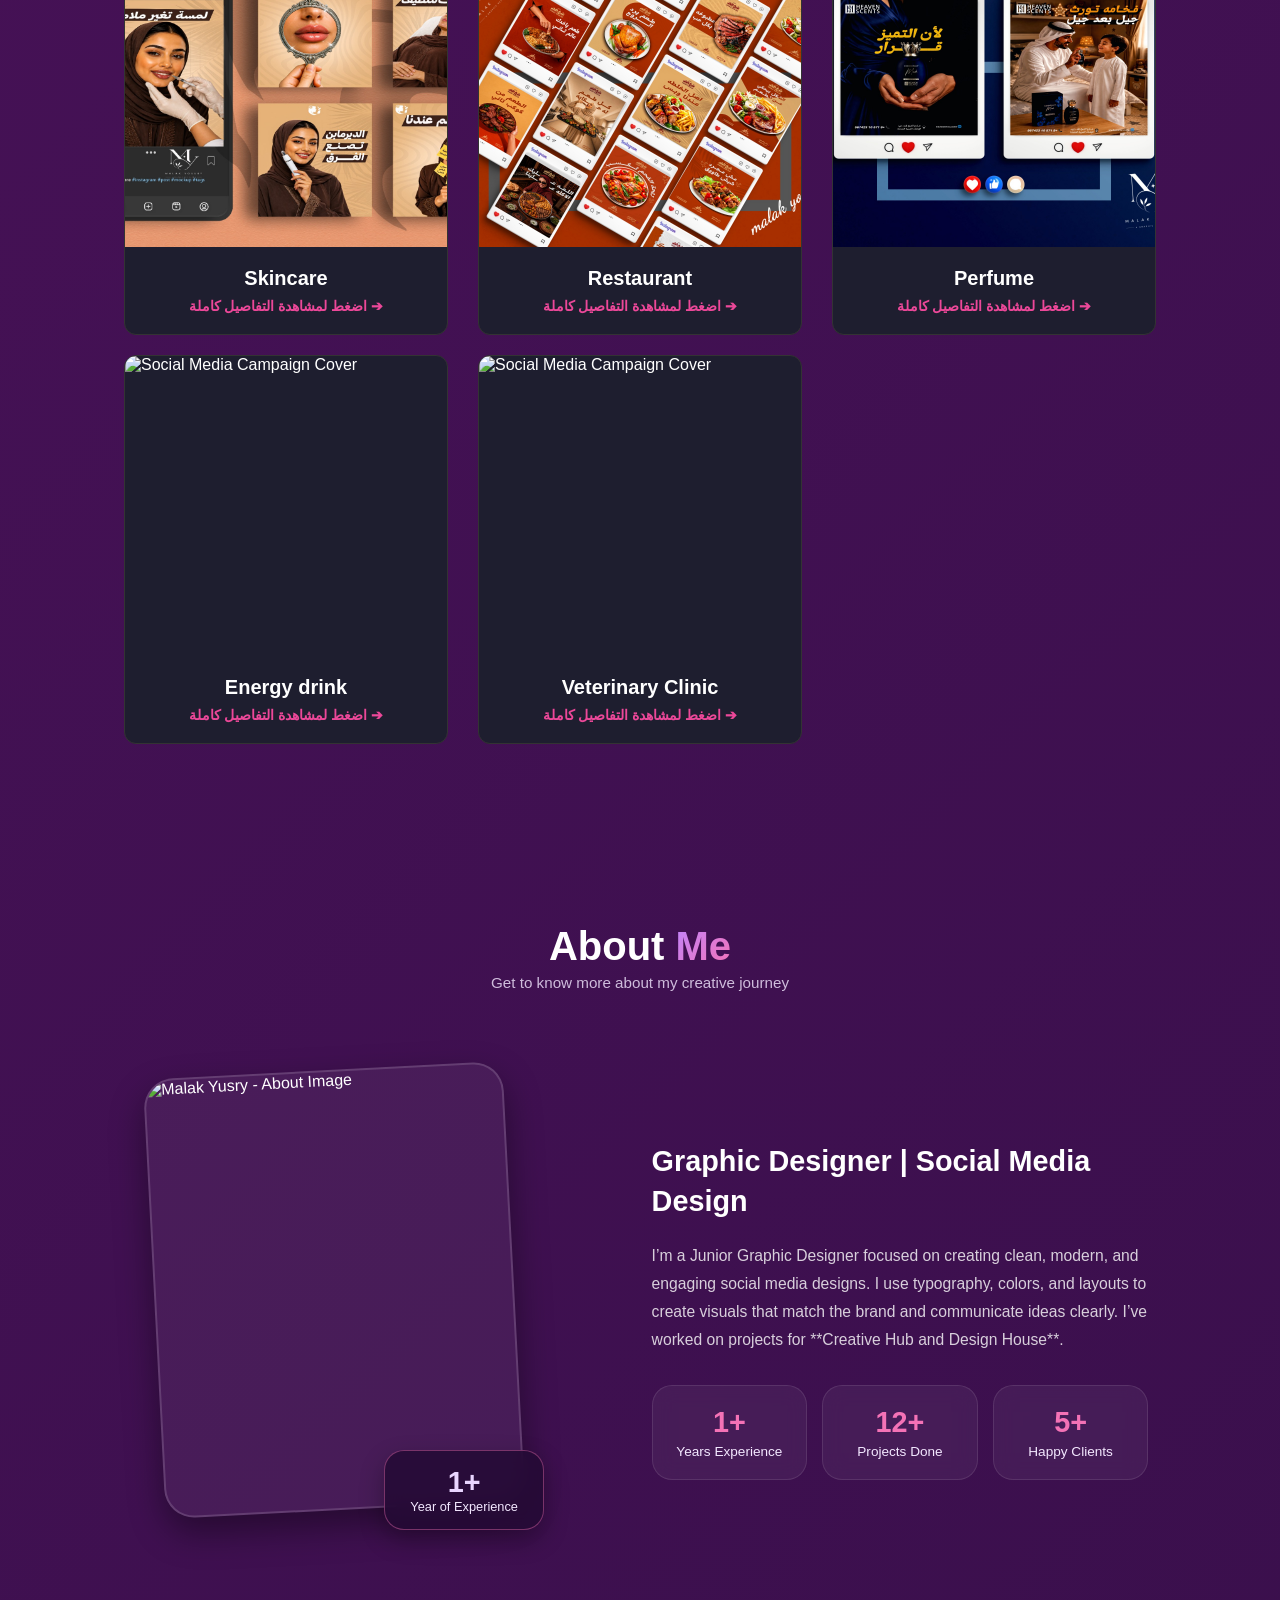
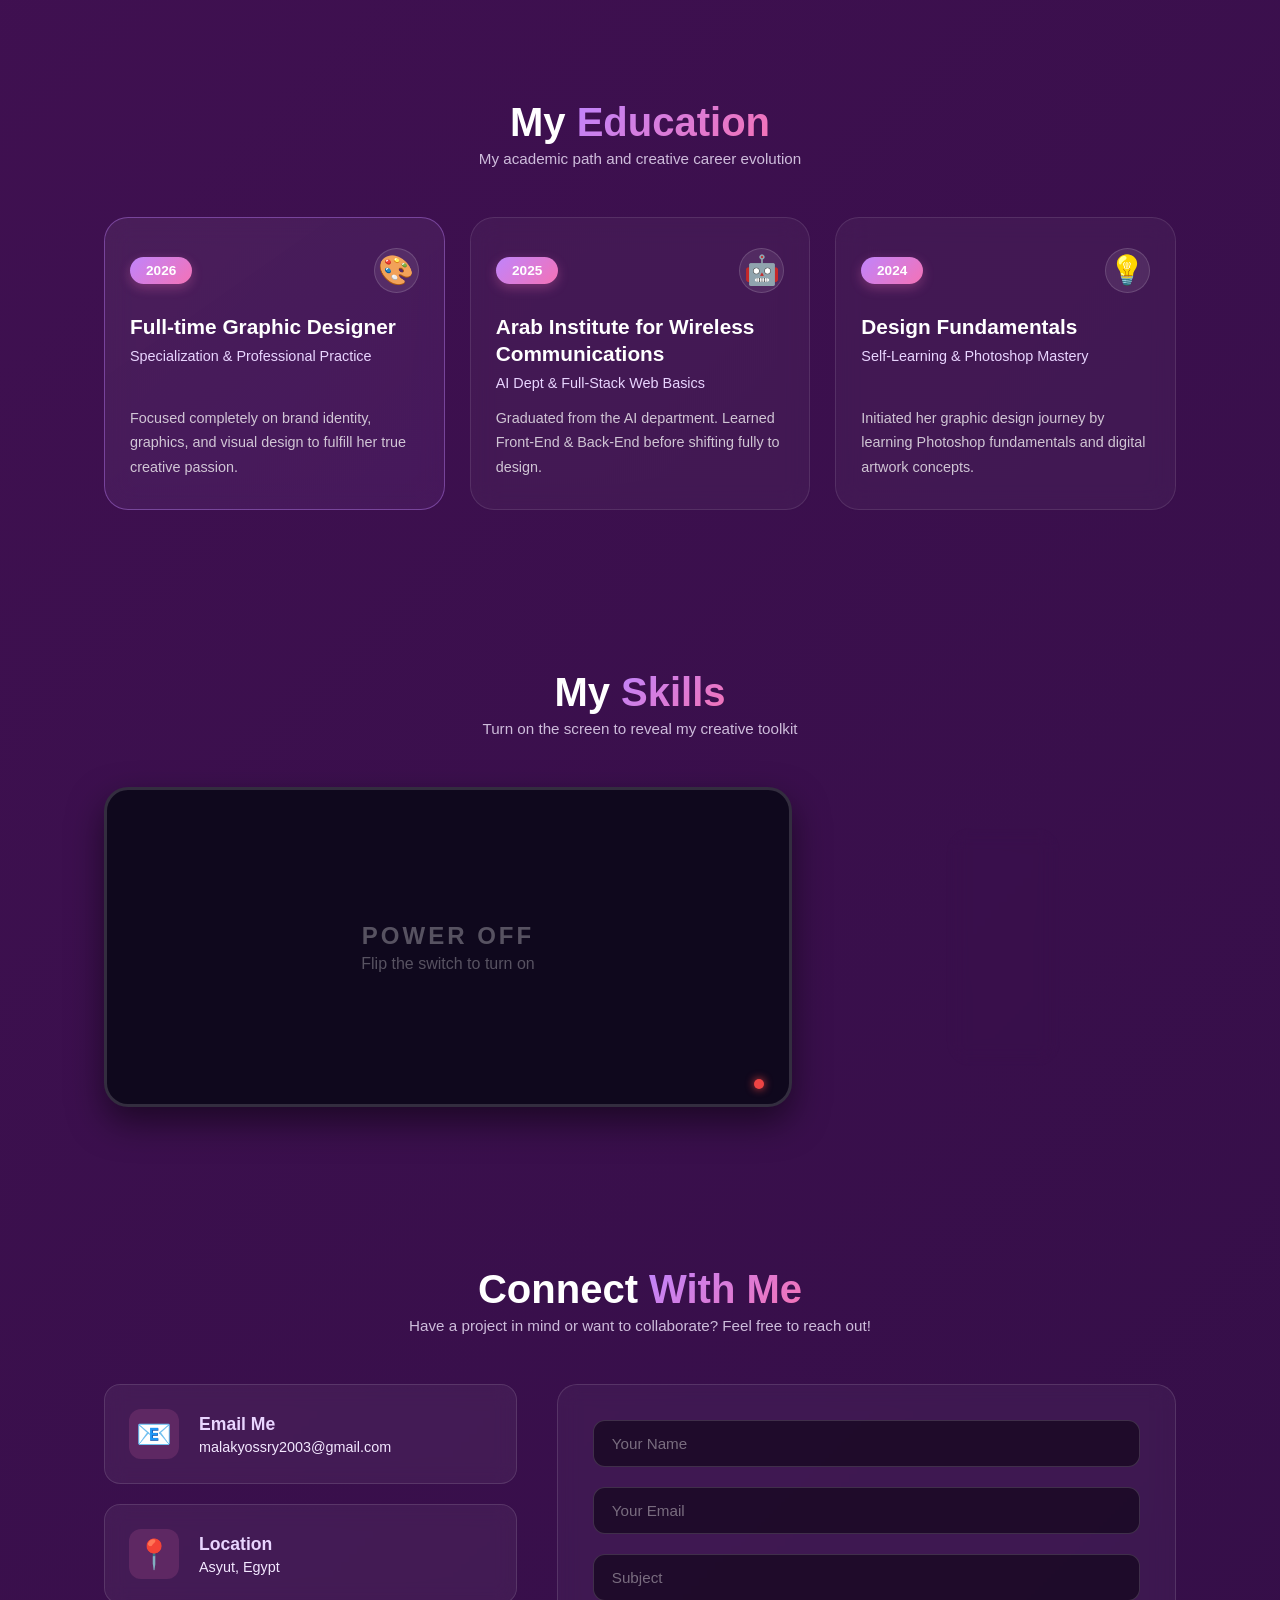
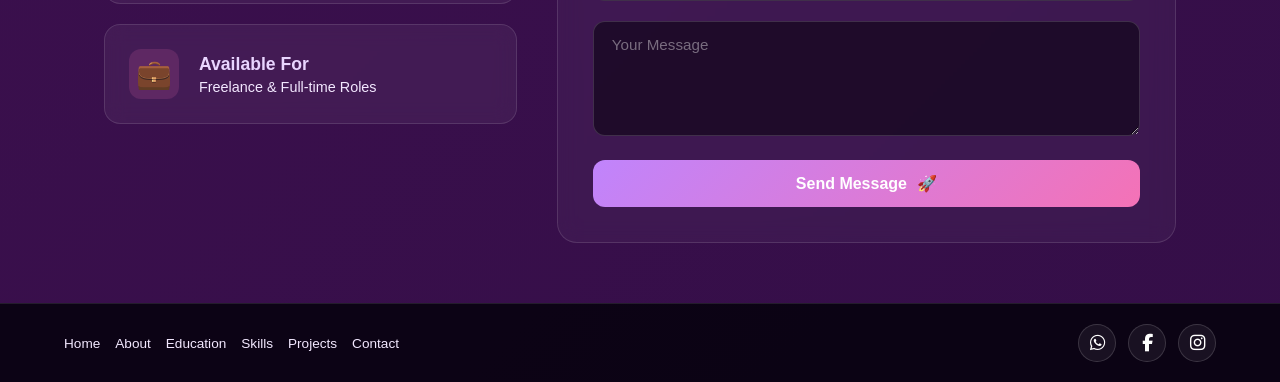
==== commit 8043dfc6: "Update index.html" ====
--- a/index.html
+++ b/index.html
@@ -172,6 +172,29 @@
                     </div>
                 </div>
             </a>
+            <a href="project-details-7.html" class="project-group-link">
+                <div class="project-bundle-card">
+                    <div class="project-img-single">
+                        <img src="ph/120.jpeg" alt="Social Media Campaign Cover">
+                    </div>
+                    <div class="project-bundle-info">
+                        <h3>Energy drink</h3>
+                        <p>اضغط لمشاهدة التفاصيل كاملة ➔</p>
+                    </div>
+                </div>
+            </a>
+            <a href="project-details-8.html" class="project-group-link">
+                <div class="project-bundle-card">
+                    <div class="project-img-single">
+                        <img src="ph/130.jpeg" alt="Social Media Campaign Cover">
+                    </div>
+                    <div class="project-bundle-info">
+                        <h3>Veterinary Clinic</h3>
+                        <p>اضغط لمشاهدة التفاصيل كاملة ➔</p>
+                    </div>
+                </div>
+            </a>
+
 
         </div>
     </section>
--- a/style.css
+++ b/style.css
@@ -311,6 +311,7 @@
 }
 
 .hero-btns {
+
     display: flex;
     gap: 15px;
     flex-wrap: wrap;
